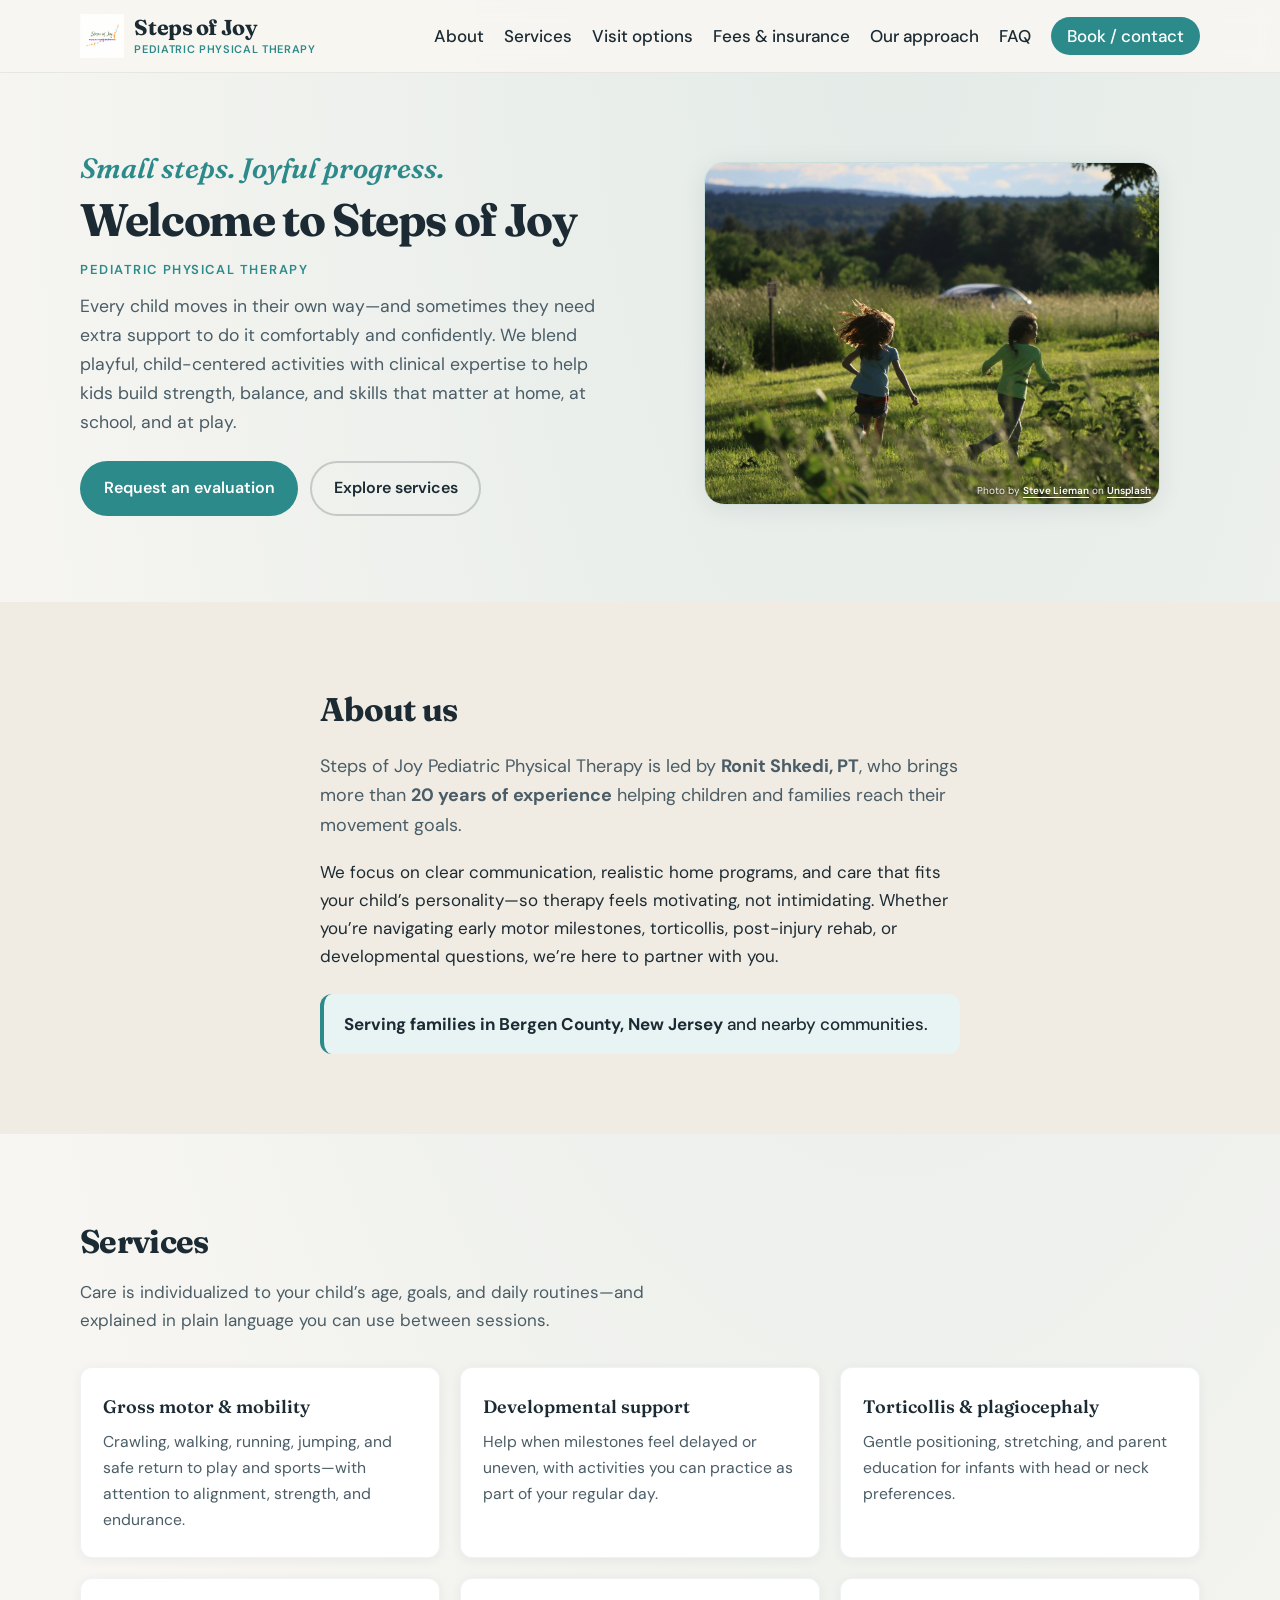
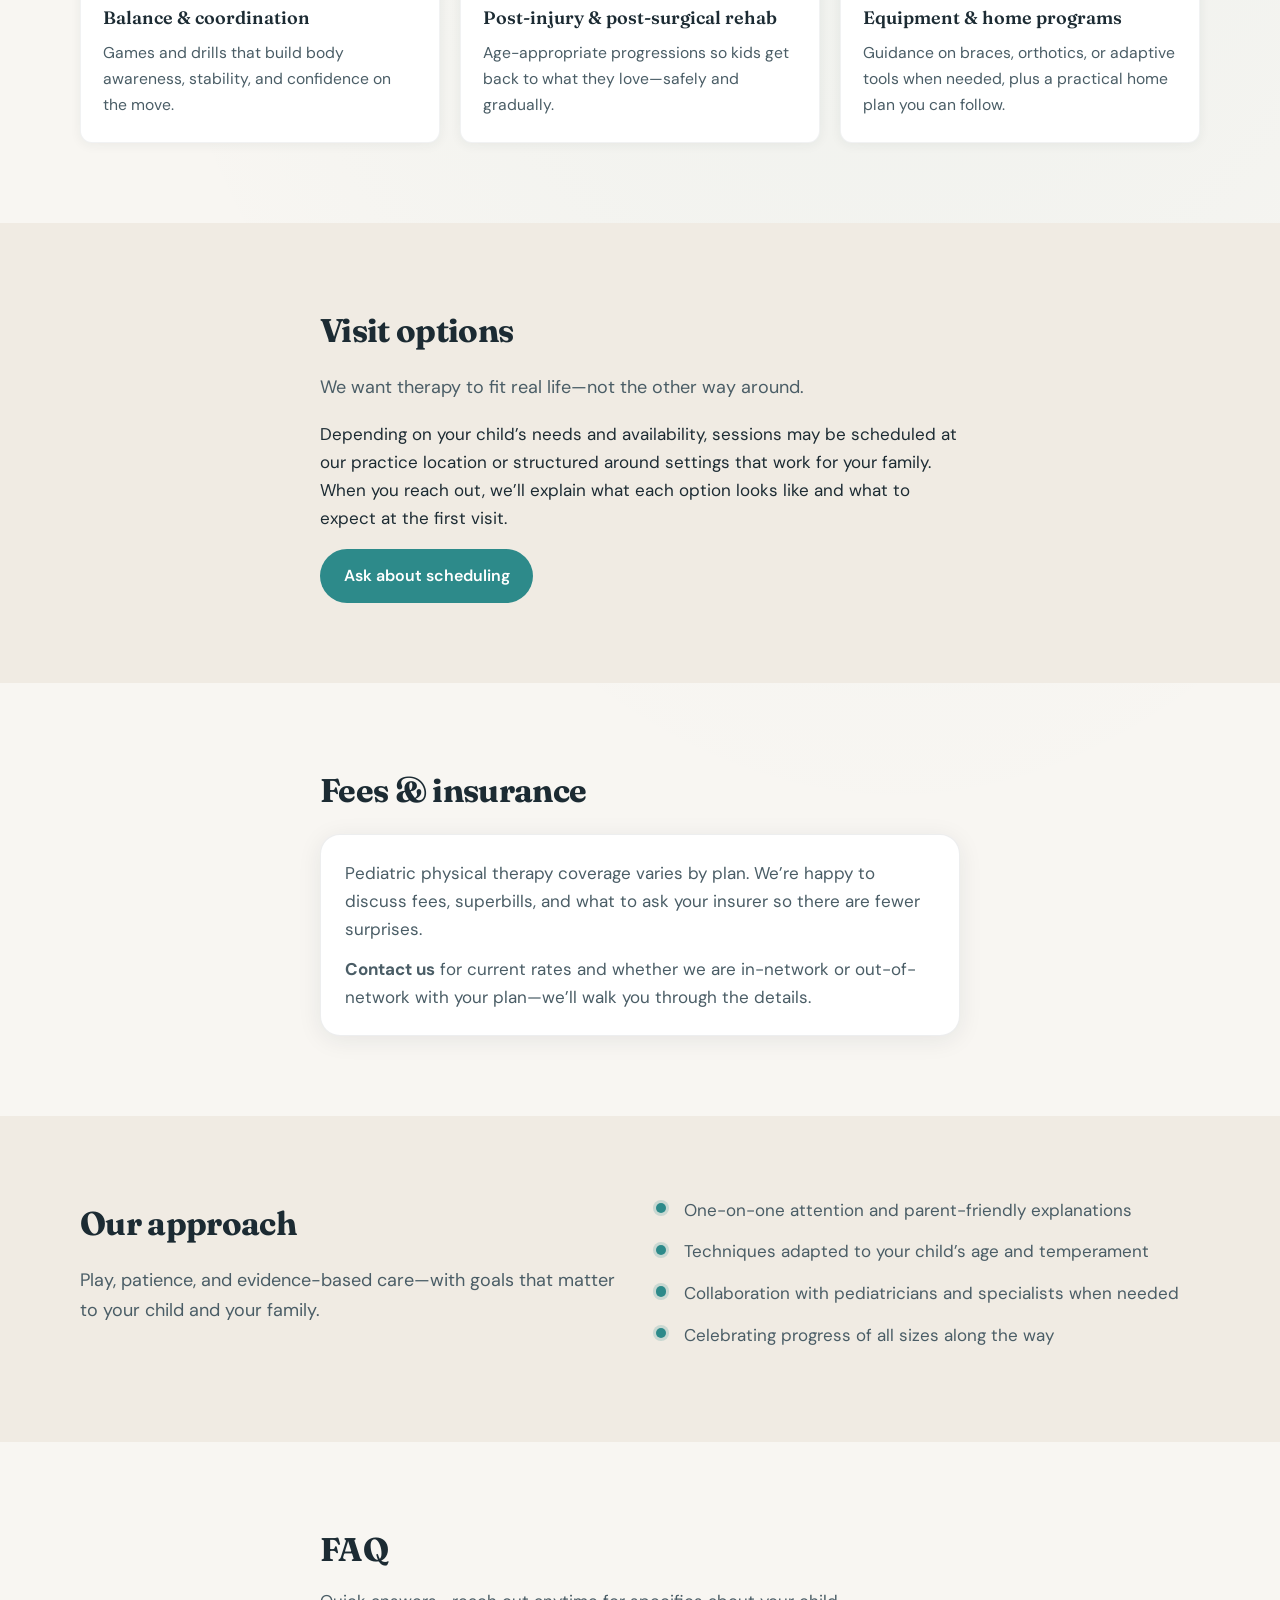
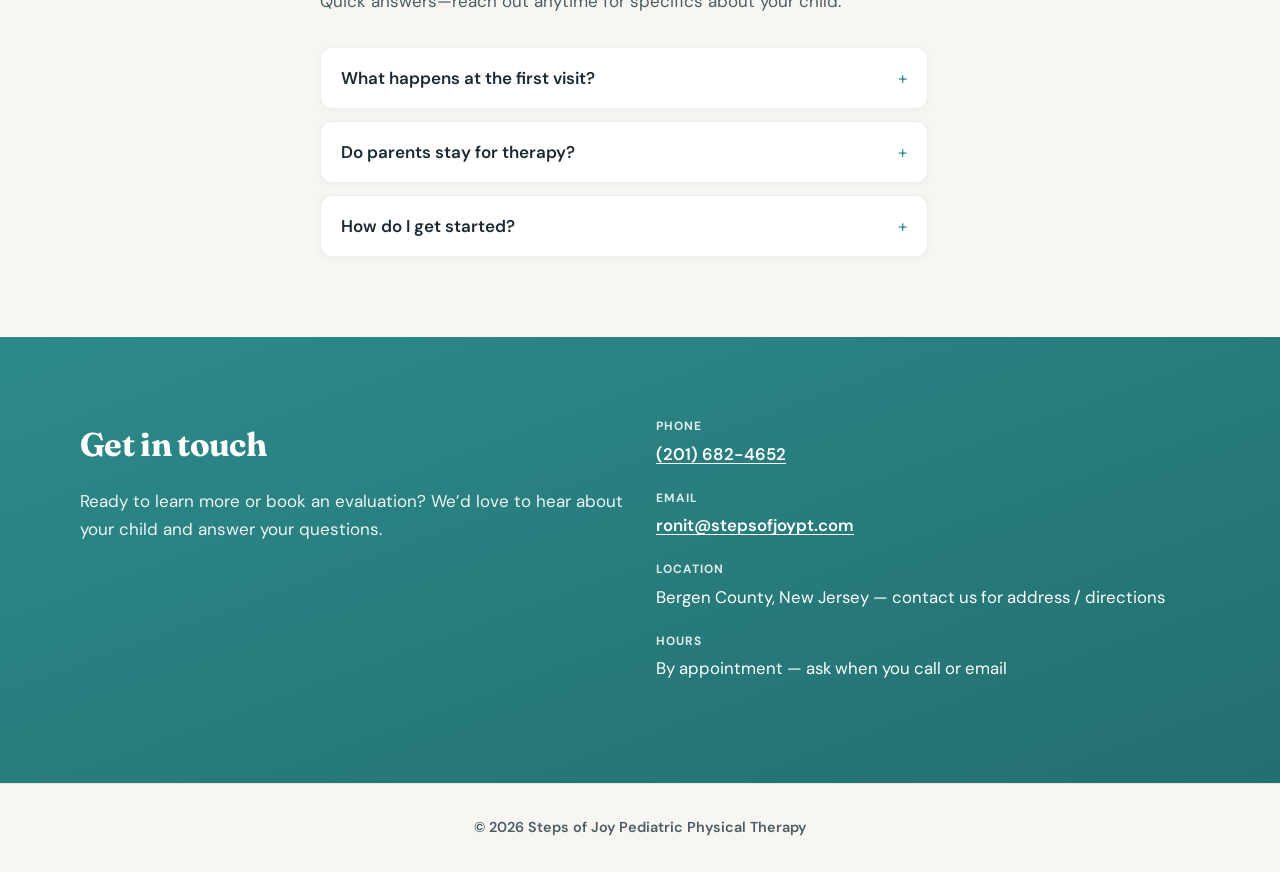
==== full-site.html @ 8124828f "Use Steps of Joy logo image in header (index + full-site) Made-with: Cursor" ====
<!DOCTYPE html>
<html lang="en">
  <head>
    <meta charset="utf-8" />
    <meta name="viewport" content="width=device-width, initial-scale=1" />
    <meta
      name="description"
      content="Steps of Joy Pediatric Physical Therapy — pediatric PT in Bergen County, NJ with Ronit Shkedi, PT. Play-based, family-centered care."
    />
    <title>Steps of Joy Pediatric Physical Therapy</title>
    <link rel="preconnect" href="https://fonts.googleapis.com" />
    <link rel="preconnect" href="https://fonts.gstatic.com" crossorigin />
    <link
      href="https://fonts.googleapis.com/css2?family=DM+Sans:ital,opsz,wght@0,9..40,400;0,9..40,500;0,9..40,600;0,9..40,700;1,9..40,400&family=Fraunces:ital,opsz,wght@0,9..144,600;0,9..144,700;1,9..144,600&display=swap"
      rel="stylesheet"
    />
    <link rel="stylesheet" href="full-site.css" />
  </head>
  <body>
    <a class="skip-link" href="#main">Skip to main content</a>

    <header class="site-header">
      <div class="container header-inner">
        <a class="logo" href="#top" aria-label="Steps of Joy — home">
          <img
            class="logo-img"
            src="images/Steps%20of%20Joy%20logo.jpg"
            width="2000"
            height="2000"
            alt=""
            decoding="async"
          />
          <span class="logo-text">
            <span class="logo-name">Steps of Joy</span>
            <span class="logo-sub">Pediatric Physical Therapy</span>
          </span>
        </a>
        <button
          type="button"
          class="nav-toggle"
          aria-expanded="false"
          aria-controls="site-nav"
          aria-label="Open menu"
        >
          <span class="nav-toggle-bar"></span>
          <span class="nav-toggle-bar"></span>
          <span class="nav-toggle-bar"></span>
        </button>
        <nav id="site-nav" class="site-nav" aria-label="Primary">
          <ul class="nav-list">
            <li><a href="#about">About</a></li>
            <li><a href="#services">Services</a></li>
            <li><a href="#visit">Visit options</a></li>
            <li><a href="#fees">Fees &amp; insurance</a></li>
            <li><a href="#approach">Our approach</a></li>
            <li><a href="#faq">FAQ</a></li>
            <li><a href="#contact" class="nav-cta">Book / contact</a></li>
          </ul>
        </nav>
      </div>
    </header>

    <main id="main">
      <section id="top" class="hero">
        <div class="container hero-grid">
          <div class="hero-copy">
            <p class="hero-kicker">Small steps. Joyful progress.</p>
            <h1 class="hero-title">Welcome to Steps of Joy</h1>
            <p class="eyebrow">Pediatric physical therapy</p>
            <p class="hero-lead">
              Every child moves in their own way—and sometimes they need extra
              support to do it comfortably and confidently. We blend
              playful, child-centered activities with clinical expertise to help
              kids build strength, balance, and skills that matter at home, at
              school, and at play.
            </p>
            <div class="hero-actions">
              <a class="btn btn-primary" href="#contact">Request an evaluation</a>
              <a class="btn btn-ghost" href="#services">Explore services</a>
            </div>
          </div>
          <figure class="hero-media">
            <img
              class="hero-media-img"
              src="images/header-kids.jpg"
              width="1600"
              height="1067"
              alt="Two children running together through a wide grassy field"
              decoding="async"
              fetchpriority="high"
            />
            <figcaption class="photo-credit">
              Photo by
              <a
                href="https://unsplash.com/@stevelieman?utm_source=stepsofjoypt&utm_medium=referral"
                target="_blank"
                rel="noopener noreferrer"
              >Steve Lieman</a>
              on
              <a
                href="https://unsplash.com/photos/two-children-running-in-a-grassy-field-kttcruaWgkw?utm_source=stepsofjoypt&utm_medium=referral"
                target="_blank"
                rel="noopener noreferrer"
              >Unsplash</a>
            </figcaption>
          </figure>
        </div>
      </section>

      <section id="about" class="section section-alt">
        <div class="container narrow">
          <h2 class="section-title">About us</h2>
          <p class="section-lead">
            Steps of Joy Pediatric Physical Therapy is led by
            <strong>Ronit Shkedi, PT</strong>, who brings more than
            <strong>20 years of experience</strong> helping children and
            families reach their movement goals.
          </p>
          <p>
            We focus on clear communication, realistic home programs, and care
            that fits your child’s personality—so therapy feels motivating, not
            intimidating. Whether you’re navigating early motor milestones,
            torticollis, post-injury rehab, or developmental questions, we’re
            here to partner with you.
          </p>
          <p class="area-callout">
            <strong>Serving families in Bergen County, New Jersey</strong> and
            nearby communities.
          </p>
        </div>
      </section>

      <section id="services" class="section">
        <div class="container">
          <h2 class="section-title">Services</h2>
          <p class="section-intro">
            Care is individualized to your child’s age, goals, and daily
            routines—and explained in plain language you can use between
            sessions.
          </p>
          <ul class="card-grid">
            <li class="card">
              <h3 class="card-title">Gross motor &amp; mobility</h3>
              <p>
                Crawling, walking, running, jumping, and safe return to play and
                sports—with attention to alignment, strength, and endurance.
              </p>
            </li>
            <li class="card">
              <h3 class="card-title">Developmental support</h3>
              <p>
                Help when milestones feel delayed or uneven, with activities
                you can practice as part of your regular day.
              </p>
            </li>
            <li class="card">
              <h3 class="card-title">Torticollis &amp; plagiocephaly</h3>
              <p>
                Gentle positioning, stretching, and parent education for
                infants with head or neck preferences.
              </p>
            </li>
            <li class="card">
              <h3 class="card-title">Balance &amp; coordination</h3>
              <p>
                Games and drills that build body awareness, stability, and
                confidence on the move.
              </p>
            </li>
            <li class="card">
              <h3 class="card-title">Post-injury &amp; post-surgical rehab</h3>
              <p>
                Age-appropriate progressions so kids get back to what they
                love—safely and gradually.
              </p>
            </li>
            <li class="card">
              <h3 class="card-title">Equipment &amp; home programs</h3>
              <p>
                Guidance on braces, orthotics, or adaptive tools when needed,
                plus a practical home plan you can follow.
              </p>
            </li>
          </ul>
        </div>
      </section>

      <section id="visit" class="section section-alt">
        <div class="container narrow">
          <h2 class="section-title">Visit options</h2>
          <p class="section-lead">
            We want therapy to fit real life—not the other way around.
          </p>
          <p>
            Depending on your child’s needs and availability, sessions may be
            scheduled at our practice location or structured around settings
            that work for your family. When you reach out, we’ll explain what
            each option looks like and what to expect at the first visit.
          </p>
          <p>
            <a class="btn btn-primary" href="#contact">Ask about scheduling</a>
          </p>
        </div>
      </section>

      <section id="fees" class="section">
        <div class="container narrow">
          <h2 class="section-title">Fees &amp; insurance</h2>
          <div class="fees-strip">
            <p>
              Pediatric physical therapy coverage varies by plan. We’re happy to
              discuss fees, superbills, and what to ask your insurer so there are
              fewer surprises.
            </p>
            <p>
              <strong>Contact us</strong> for current rates and whether we are
              in-network or out-of-network with your plan—we’ll walk you through
              the details.
            </p>
          </div>
        </div>
      </section>

      <section id="approach" class="section section-alt">
        <div class="container split">
          <div>
            <h2 class="section-title">Our approach</h2>
            <p class="section-lead">
              Play, patience, and evidence-based care—with goals that matter to
              your child and your family.
            </p>
          </div>
          <ul class="checklist">
            <li>One-on-one attention and parent-friendly explanations</li>
            <li>Techniques adapted to your child’s age and temperament</li>
            <li>Collaboration with pediatricians and specialists when needed</li>
            <li>Celebrating progress of all sizes along the way</li>
          </ul>
        </div>
      </section>

      <section id="faq" class="section">
        <div class="container narrow">
          <h2 class="section-title">FAQ</h2>
          <p class="section-intro">
            Quick answers—reach out anytime for specifics about your child.
          </p>
          <div class="faq-list">
            <details class="faq-item">
              <summary>What happens at the first visit?</summary>
              <p class="faq-body">
                We review your concerns and your child’s history, observe
                movement and play, and outline a practical plan. You’ll leave
                with a clearer picture of goals and next steps.
              </p>
            </details>
            <details class="faq-item">
              <summary>Do parents stay for therapy?</summary>
              <p class="faq-body">
                Yes. Caregiver involvement is welcome—we’ll show you how to
                support skills at home in ways that fit your routine.
              </p>
            </details>
            <details class="faq-item">
              <summary>How do I get started?</summary>
              <p class="faq-body">
                Call or email and we’ll discuss scheduling, paperwork, and any
                physician referral your plan may require.
              </p>
            </details>
          </div>
        </div>
      </section>

      <section id="contact" class="section section-cta">
        <div class="container contact-box">
          <div class="contact-copy">
            <h2 class="section-title">Get in touch</h2>
            <p>
              Ready to learn more or book an evaluation? We’d love to hear
              about your child and answer your questions.
            </p>
          </div>
          <dl class="contact-details">
            <div>
              <dt>Phone</dt>
              <dd><a href="tel:+12016824652">(201) 682-4652</a></dd>
            </div>
            <div>
              <dt>Email</dt>
              <dd>
                <a href="mailto:ronit@stepsofjoypt.com">ronit@stepsofjoypt.com</a>
              </dd>
            </div>
            <div>
              <dt>Location</dt>
              <dd>Bergen County, New Jersey — contact us for address / directions</dd>
            </div>
            <div>
              <dt>Hours</dt>
              <dd>By appointment — ask when you call or email</dd>
            </div>
          </dl>
        </div>
      </section>
    </main>

    <footer class="site-footer">
      <div class="container footer-inner">
        <p class="footer-brand">
          © <span id="year"></span> Steps of Joy Pediatric Physical Therapy
        </p>
      </div>
    </footer>

    <script src="full-site.js" defer></script>
  </body>
</html>
---- full-site.css ----
/* Steps of Joy — full marketing site */
:root {
  --color-bg: #f8f6f2;
  --color-bg-alt: #f0ebe3;
  --color-surface: #ffffff;
  --color-ink: #1c2b33;
  --color-ink-muted: #4a5d66;
  --color-accent: #2d8a8a;
  --color-accent-hover: #247070;
  --color-accent-soft: #e8f4f4;
  --font-sans: "DM Sans", system-ui, sans-serif;
  --font-display: "Fraunces", Georgia, serif;
  --shadow-soft: 0 4px 24px rgba(28, 43, 51, 0.08);
  --radius: 12px;
  --radius-lg: 20px;
  --header-h: 72px;
  --space: clamp(1rem, 3vw, 2rem);
  --max-readable: 40rem;
  --max-width: 70rem;
}

*,
*::before,
*::after {
  box-sizing: border-box;
}

html {
  scroll-behavior: smooth;
}

@media (prefers-reduced-motion: reduce) {
  html {
    scroll-behavior: auto;
  }
}

body {
  margin: 0;
  font-family: var(--font-sans);
  font-size: 1.0625rem;
  line-height: 1.65;
  color: var(--color-ink);
  background:
    radial-gradient(ellipse 80% 60% at 70% 0%, rgba(45, 138, 138, 0.1), transparent),
    var(--color-bg);
}

img {
  max-width: 100%;
  height: auto;
  display: block;
}

a {
  color: var(--color-accent);
  text-decoration-thickness: 1px;
  text-underline-offset: 3px;
}

a:hover {
  color: var(--color-accent-hover);
}

.skip-link {
  position: absolute;
  left: -9999px;
  top: 0;
  z-index: 100;
  padding: 0.75rem 1rem;
  background: var(--color-ink);
  color: var(--color-bg);
  font-weight: 600;
}

.skip-link:focus {
  left: 1rem;
  top: 1rem;
}

.container {
  width: min(var(--max-width), 100% - 2 * var(--space));
  margin-inline: auto;
}

.container.narrow {
  max-width: var(--max-readable);
}

/* —— Header —— */
.site-header {
  position: sticky;
  top: 0;
  z-index: 50;
  background: rgba(248, 246, 242, 0.94);
  backdrop-filter: blur(12px);
  border-bottom: 1px solid rgba(28, 43, 51, 0.08);
}

.site-header .header-inner {
  display: flex;
  align-items: center;
  justify-content: space-between;
  min-height: var(--header-h);
  gap: 1rem;
}

.site-header .logo {
  display: flex;
  align-items: center;
  gap: 0.65rem;
  text-decoration: none;
  color: inherit;
  text-align: left;
}

.site-header .logo-img {
  flex-shrink: 0;
  height: 2.75rem;
  width: auto;
  max-height: 2.75rem;
  max-width: min(38vw, 9.5rem);
  object-fit: contain;
  object-position: center left;
  display: block;
}

.site-header .logo-text {
  display: flex;
  flex-direction: column;
  gap: 0.15rem;
  line-height: 1.15;
  min-width: 0;
}

.site-header .logo-text::after {
  display: none;
}

.site-header .logo-name {
  font-family: var(--font-display);
  font-weight: 700;
  font-size: clamp(1.05rem, 2.2vw, 1.35rem);
  letter-spacing: -0.02em;
}

.site-header .logo-sub {
  font-size: 0.6875rem;
  font-weight: 600;
  letter-spacing: 0.06em;
  text-transform: uppercase;
  color: var(--color-accent);
}

.nav-toggle {
  display: none;
  flex-direction: column;
  justify-content: center;
  gap: 5px;
  width: 44px;
  height: 44px;
  padding: 0;
  border: none;
  background: transparent;
  cursor: pointer;
}

.nav-toggle-bar {
  display: block;
  height: 2px;
  width: 24px;
  background: var(--color-ink);
  border-radius: 1px;
}

.site-header.nav-open .nav-toggle-bar:nth-child(1) {
  transform: translateY(7px) rotate(45deg);
}

.site-header.nav-open .nav-toggle-bar:nth-child(2) {
  opacity: 0;
}

.site-header.nav-open .nav-toggle-bar:nth-child(3) {
  transform: translateY(-7px) rotate(-45deg);
}

.nav-toggle-bar {
  transition: transform 0.2s ease, opacity 0.2s ease;
}

.nav-list {
  display: flex;
  flex-wrap: wrap;
  align-items: center;
  gap: 0.25rem 1.25rem;
  list-style: none;
  margin: 0;
  padding: 0;
}

.site-nav a {
  text-decoration: none;
  font-weight: 500;
  color: var(--color-ink);
  padding: 0.35rem 0;
}

.site-nav a:hover {
  color: var(--color-accent);
}

.nav-cta {
  background: var(--color-accent);
  color: #fff !important;
  padding: 0.5rem 1rem !important;
  border-radius: 999px;
}

.nav-cta:hover {
  background: var(--color-accent-hover);
  color: #fff !important;
}

@media (max-width: 768px) {
  .nav-toggle {
    display: flex;
  }

  .site-nav {
    position: fixed;
    inset: 0;
    top: var(--header-h);
    background: var(--color-bg);
    padding: 1.5rem var(--space);
    transform: translateX(100%);
    transition: transform 0.25s ease;
    overflow-y: auto;
  }

  .site-nav.is-open {
    transform: translateX(0);
  }

  .nav-list {
    flex-direction: column;
    align-items: flex-start;
    gap: 0.5rem;
  }

  .nav-list a {
    font-size: 1.125rem;
  }
}

/* —— Hero —— */
.hero {
  padding: clamp(2.5rem, 6vw, 4.5rem) 0 clamp(3rem, 8vw, 5rem);
}

.hero-grid {
  display: grid;
  gap: 2.5rem;
  align-items: center;
}

@media (min-width: 900px) {
  .hero-grid {
    grid-template-columns: 1fr 1fr;
    gap: 3rem;
  }
}

.hero-kicker {
  font-family: var(--font-display);
  font-size: clamp(1.35rem, 3vw, 1.75rem);
  font-weight: 600;
  font-style: italic;
  color: var(--color-accent);
  margin: 0 0 0.5rem;
  line-height: 1.25;
}

.eyebrow {
  font-size: 0.8125rem;
  font-weight: 600;
  letter-spacing: 0.12em;
  text-transform: uppercase;
  color: var(--color-accent);
  margin: 0 0 0.75rem;
}

.hero-title {
  font-family: var(--font-display);
  font-size: clamp(2rem, 4.5vw, 2.85rem);
  font-weight: 700;
  line-height: 1.12;
  letter-spacing: -0.03em;
  margin: 0 0 0.85rem;
}

.hero-lead {
  font-size: 1.1rem;
  color: var(--color-ink-muted);
  margin: 0 0 1.5rem;
  max-width: 38rem;
}

.hero-actions {
  display: flex;
  flex-wrap: wrap;
  gap: 0.75rem;
}

.btn {
  display: inline-flex;
  align-items: center;
  justify-content: center;
  padding: 0.75rem 1.35rem;
  font-family: inherit;
  font-size: 1rem;
  font-weight: 600;
  border-radius: 999px;
  text-decoration: none;
  border: 2px solid transparent;
  cursor: pointer;
  transition: background 0.2s, color 0.2s, border-color 0.2s;
}

.btn-primary {
  background: var(--color-accent);
  color: #fff;
}

.btn-primary:hover {
  background: var(--color-accent-hover);
  color: #fff;
}

.btn-ghost {
  background: transparent;
  color: var(--color-ink);
  border-color: rgba(28, 43, 51, 0.2);
}

.btn-ghost:hover {
  border-color: var(--color-accent);
  color: var(--color-accent);
}

.hero-media {
  position: relative;
  border-radius: var(--radius-lg);
  overflow: hidden;
  box-shadow: var(--shadow-soft);
  border: 1px solid rgba(45, 138, 138, 0.15);
}

.hero-media-img {
  width: 100%;
  aspect-ratio: 4 / 3;
  object-fit: cover;
  object-position: center 58%;
}

.hero-media .photo-credit {
  position: absolute;
  right: 0.5rem;
  bottom: 0.35rem;
  margin: 0;
  font-size: 0.625rem;
  color: rgba(255, 255, 255, 0.92);
  text-shadow: 0 1px 2px rgba(0, 0, 0, 0.5);
  line-height: 1.35;
}

.hero-media .photo-credit a {
  color: #fff;
  font-weight: 600;
}

.hero-media .photo-credit a:hover {
  color: #e0f7f7;
}

/* —— Sections —— */
.section {
  padding: clamp(3rem, 7vw, 5rem) 0;
}

.section-alt {
  background: var(--color-bg-alt);
}

.section-title {
  font-family: var(--font-display);
  font-size: clamp(1.65rem, 3vw, 2.05rem);
  font-weight: 700;
  margin: 0 0 1rem;
  letter-spacing: -0.02em;
}

.section-lead {
  font-size: 1.125rem;
  color: var(--color-ink-muted);
  margin: 0 0 1rem;
}

.section-intro {
  max-width: 40rem;
  color: var(--color-ink-muted);
  margin: -0.35rem 0 2rem;
}

.narrow p:last-child {
  margin-bottom: 0;
}

.area-callout {
  margin-top: 1.5rem;
  padding: 1rem 1.25rem;
  border-radius: var(--radius);
  background: var(--color-accent-soft);
  border-left: 4px solid var(--color-accent);
  font-weight: 500;
}

/* Cards */
.card-grid {
  display: grid;
  gap: 1.25rem;
  list-style: none;
  margin: 0;
  padding: 0;
}

@media (min-width: 600px) {
  .card-grid {
    grid-template-columns: repeat(2, 1fr);
  }
}

@media (min-width: 900px) {
  .card-grid {
    grid-template-columns: repeat(3, 1fr);
  }
}

.card {
  background: var(--color-surface);
  border-radius: var(--radius);
  padding: 1.5rem 1.35rem;
  box-shadow: 0 2px 12px rgba(28, 43, 51, 0.06);
  border: 1px solid rgba(28, 43, 51, 0.06);
}

.card-title {
  font-family: var(--font-display);
  font-size: 1.125rem;
  font-weight: 600;
  margin: 0 0 0.5rem;
}

.card p {
  margin: 0;
  font-size: 0.98rem;
  color: var(--color-ink-muted);
}

.split {
  display: grid;
  gap: 2rem;
}

@media (min-width: 768px) {
  .split {
    grid-template-columns: 1fr 1fr;
    align-items: start;
  }
}

.checklist {
  margin: 0;
  padding: 0;
  list-style: none;
}

.checklist li {
  position: relative;
  padding-left: 1.75rem;
  margin-bottom: 0.85rem;
  color: var(--color-ink-muted);
}

.checklist li::before {
  content: "";
  position: absolute;
  left: 0;
  top: 0.45rem;
  width: 0.65rem;
  height: 0.65rem;
  border-radius: 50%;
  background: var(--color-accent);
  box-shadow: 0 0 0 3px rgba(45, 138, 138, 0.2);
}

/* Fees strip */
.fees-strip {
  max-width: var(--max-readable);
  padding: 1.5rem 1.5rem;
  border-radius: var(--radius-lg);
  background: var(--color-surface);
  border: 1px solid rgba(28, 43, 51, 0.08);
  box-shadow: var(--shadow-soft);
}

.fees-strip p {
  margin: 0 0 0.75rem;
  color: var(--color-ink-muted);
}

.fees-strip p:last-child {
  margin-bottom: 0;
}

/* FAQ */
.faq-list {
  max-width: 38rem;
  margin: 0;
  display: flex;
  flex-direction: column;
  gap: 0.75rem;
}

.faq-item {
  border-radius: var(--radius);
  background: var(--color-surface);
  border: 1px solid rgba(28, 43, 51, 0.08);
  overflow: hidden;
  box-shadow: 0 1px 8px rgba(28, 43, 51, 0.04);
}

.faq-item summary {
  padding: 1rem 1.25rem;
  font-weight: 600;
  cursor: pointer;
  list-style: none;
}

.faq-item summary::-webkit-details-marker {
  display: none;
}

.faq-item summary::after {
  content: "+";
  float: right;
  font-weight: 400;
  color: var(--color-accent);
}

.faq-item[open] summary::after {
  content: "−";
}

.faq-body {
  padding: 0 1.25rem 1.15rem;
  margin: 0;
  color: var(--color-ink-muted);
  font-size: 1rem;
  line-height: 1.6;
}

/* Contact CTA */
.section-cta {
  background: linear-gradient(160deg, var(--color-accent) 0%, #236f6f 100%);
  color: #fff;
}

.section-cta .section-title {
  color: #fff;
}

.section-cta .contact-copy p {
  color: rgba(255, 255, 255, 0.92);
  margin: 0 0 0.5rem;
}

.section-cta a {
  color: #fff;
  font-weight: 600;
}

.section-cta a:hover {
  color: #e0f7f7;
}

.contact-box {
  display: grid;
  gap: 2rem;
}

@media (min-width: 768px) {
  .contact-box {
    grid-template-columns: 1fr 1fr;
    align-items: start;
  }
}

.contact-details {
  margin: 0;
}

.contact-details > div {
  margin-bottom: 1.25rem;
}

.contact-details dt {
  font-size: 0.75rem;
  font-weight: 700;
  letter-spacing: 0.08em;
  text-transform: uppercase;
  opacity: 0.85;
  margin-bottom: 0.25rem;
}

.contact-details dd {
  margin: 0;
  font-size: 1.05rem;
}

/* Footer */
.site-footer {
  padding: 2rem 0;
  border-top: 1px solid rgba(28, 43, 51, 0.08);
  background: var(--color-bg);
}

.footer-inner {
  text-align: center;
}

.footer-brand {
  margin: 0;
  font-weight: 600;
  font-size: 0.9rem;
  color: var(--color-ink-muted);
}
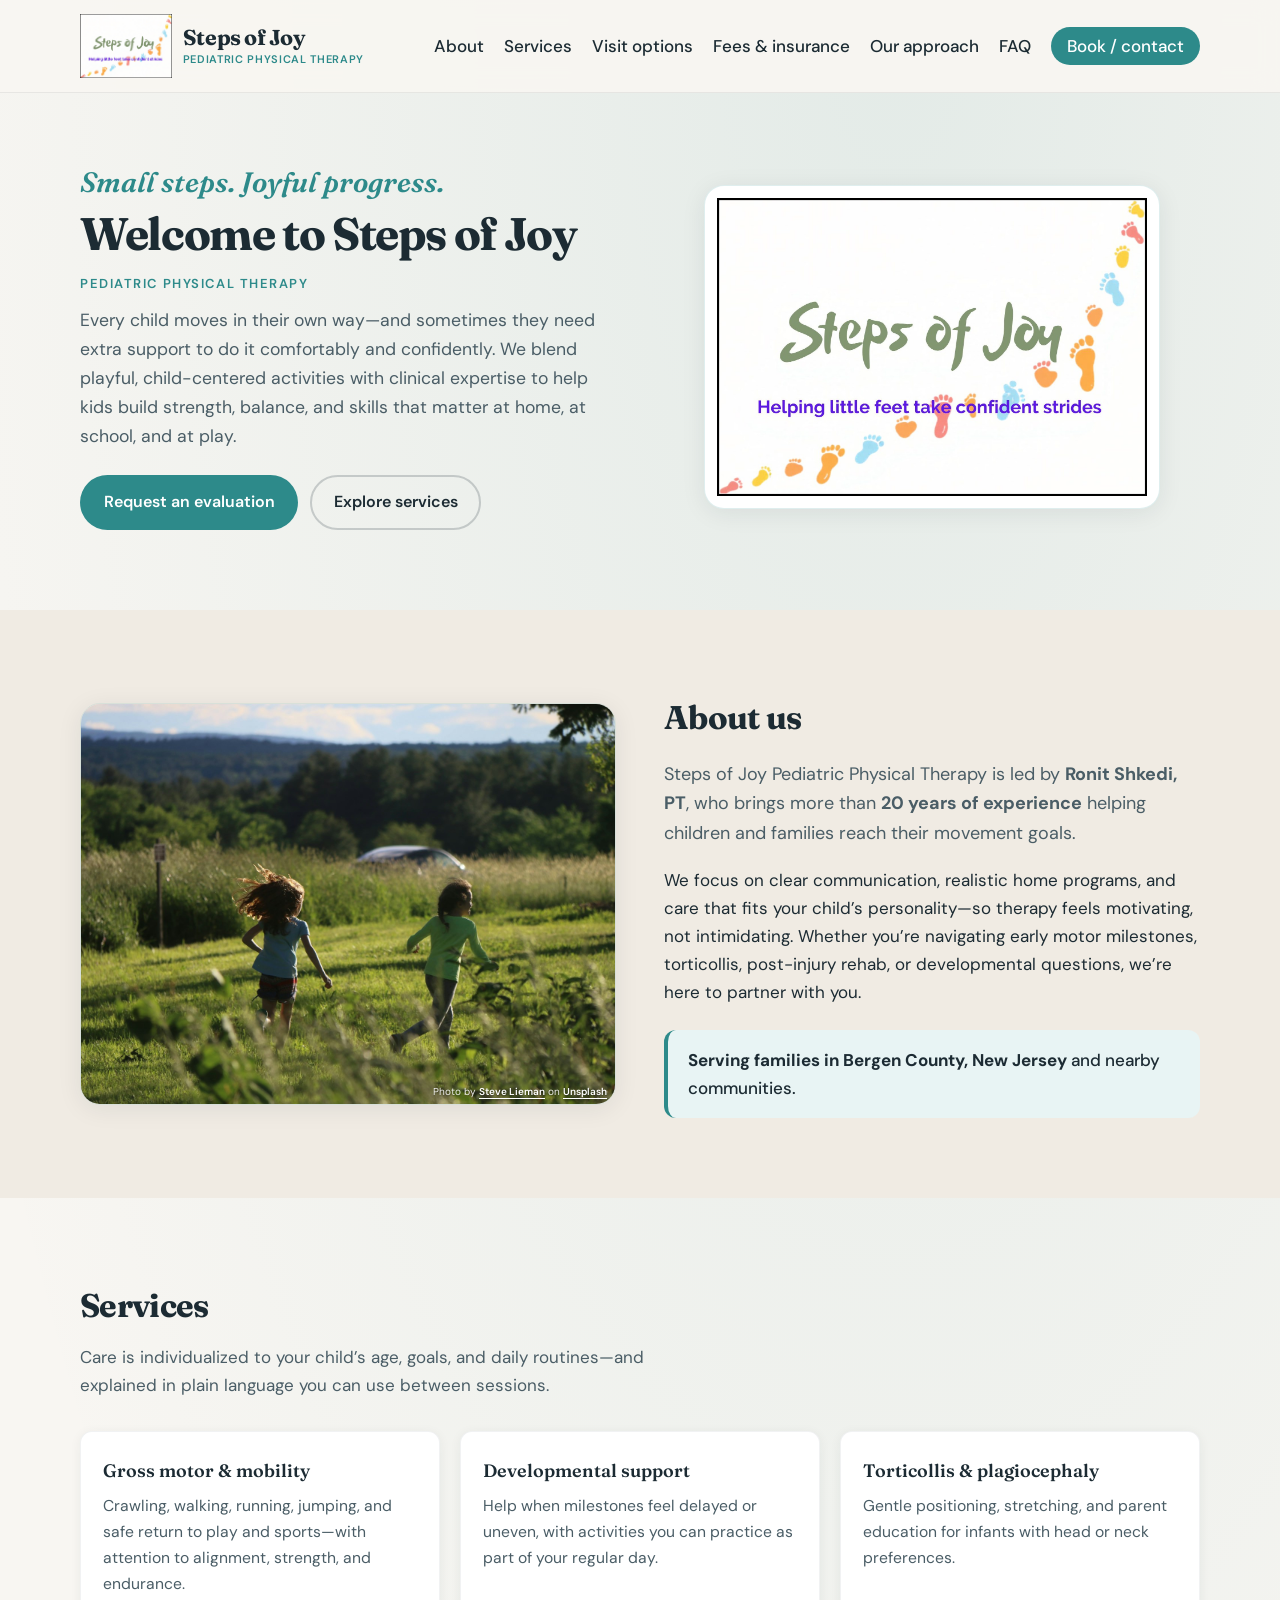
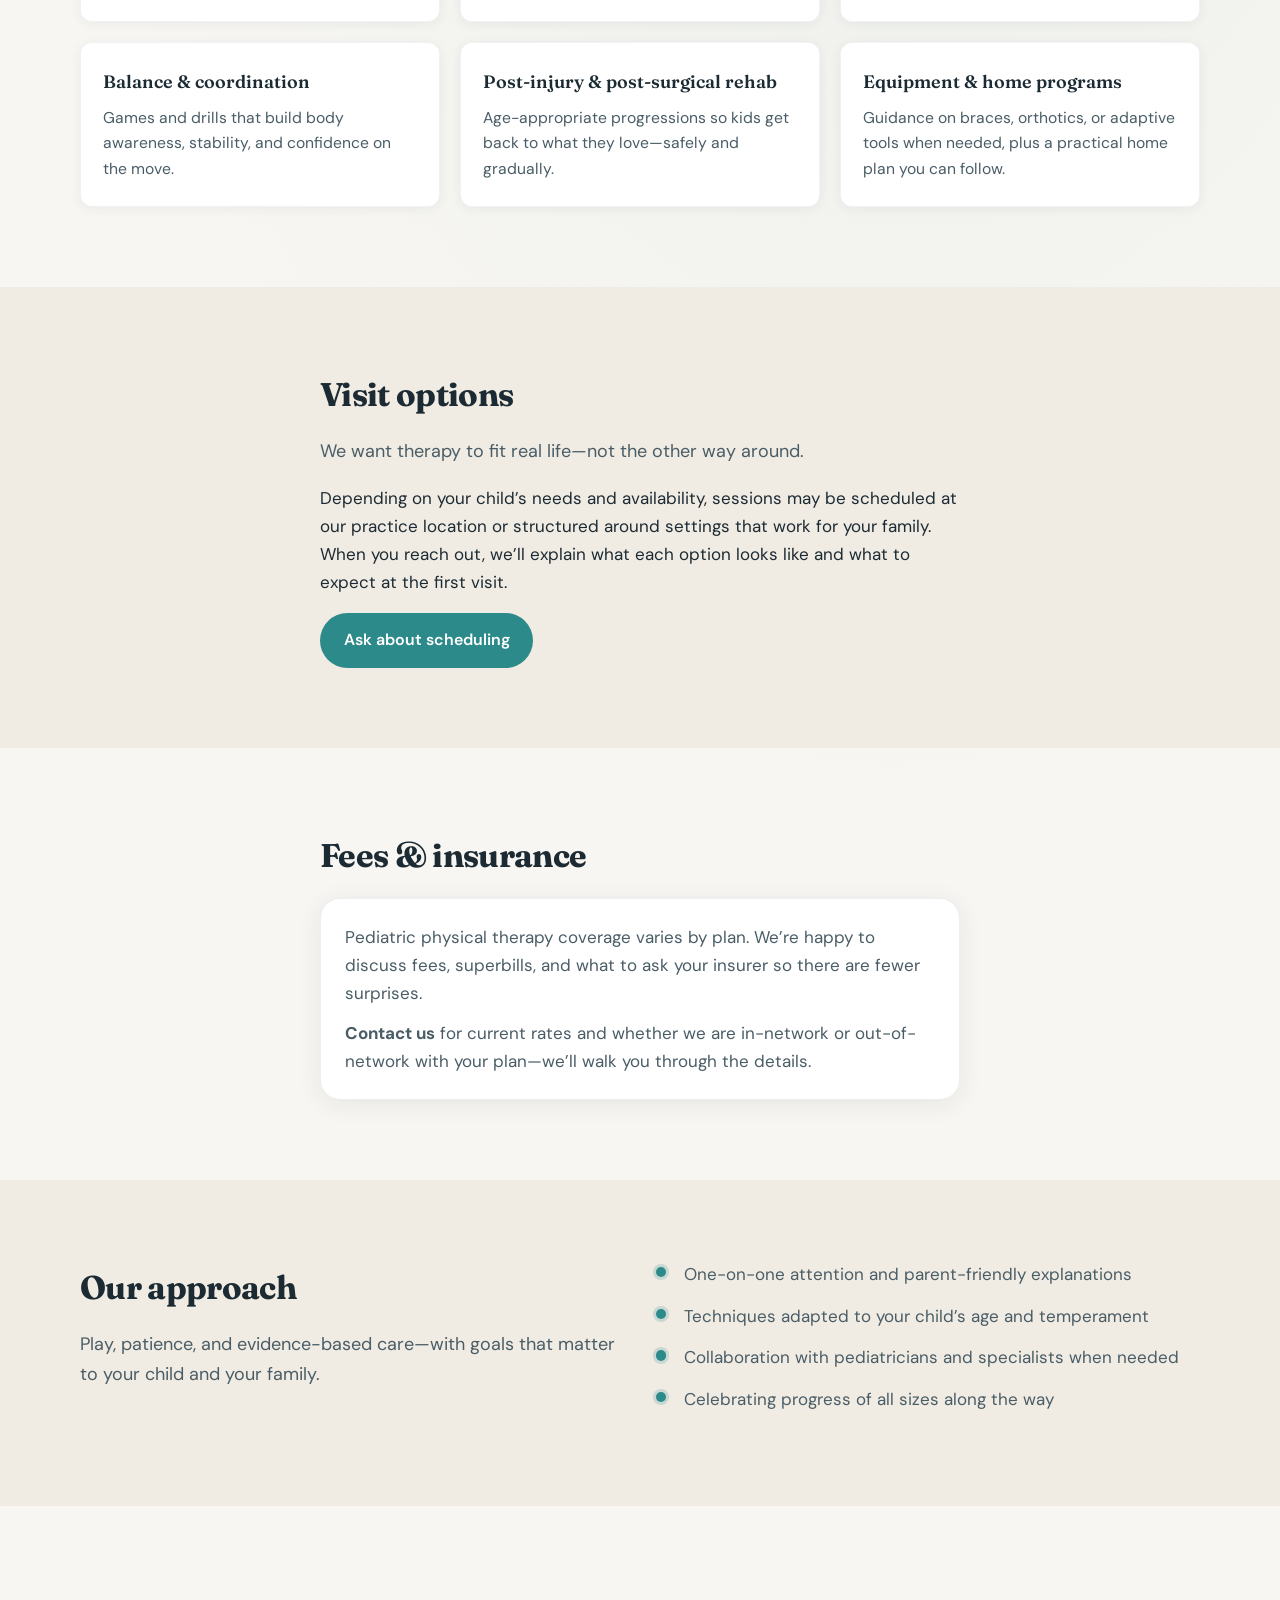
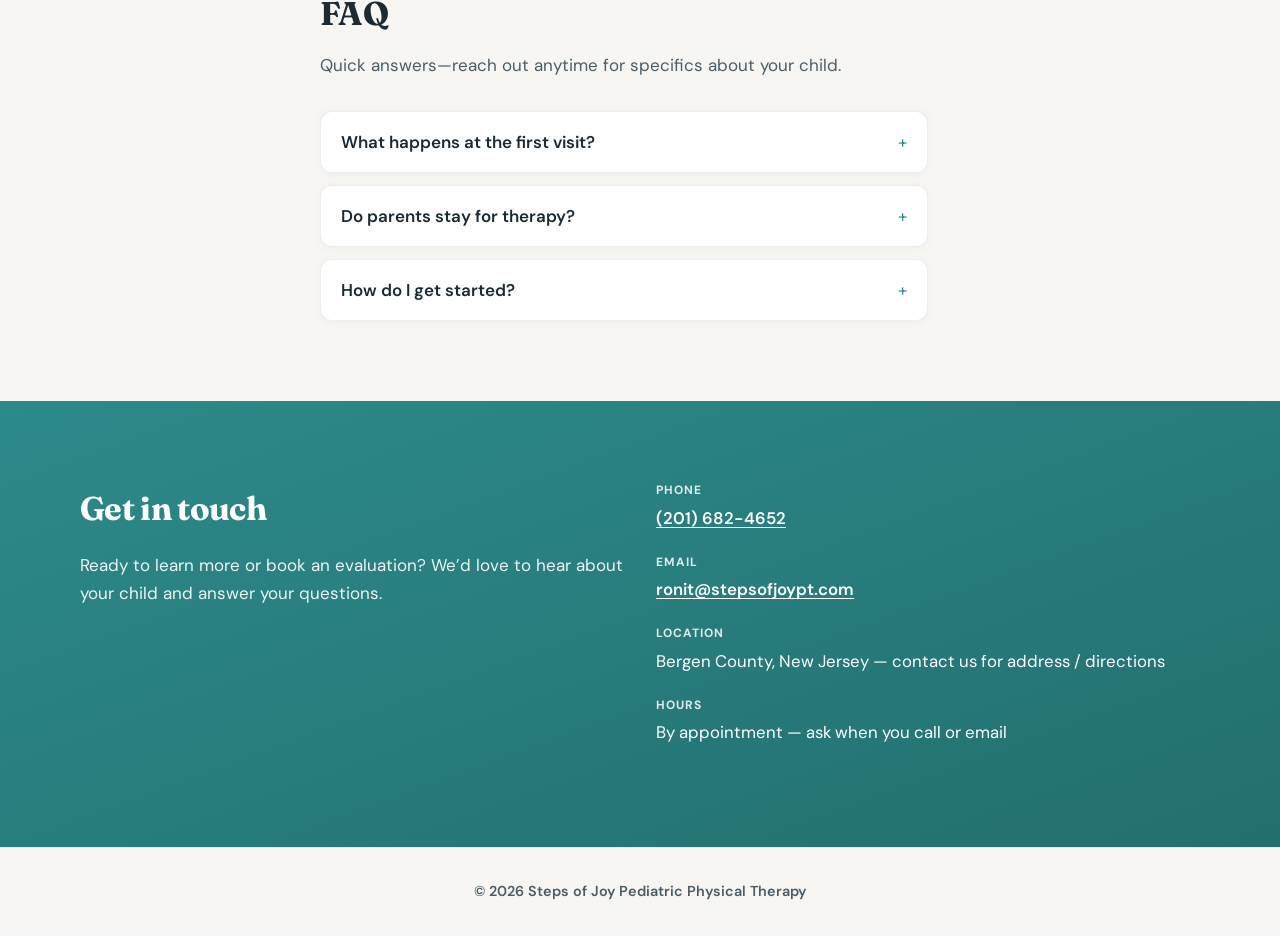
==== commit 325b12d7: "Crop logo whitespace and enlarge hero logo Made-with: Cursor" ====
--- a/full-site.html
+++ b/full-site.html
@@ -24,9 +24,9 @@
         <a class="logo" href="#top" aria-label="Steps of Joy — home">
           <img
             class="logo-img"
-            src="images/Steps%20of%20Joy%20logo.jpg"
-            width="2000"
-            height="2000"
+            src="images/steps-of-joy-logo-cropped.jpg"
+            width="1506"
+            height="1043"
             alt=""
             decoding="async"
           />
@@ -79,15 +79,31 @@
               <a class="btn btn-ghost" href="#services">Explore services</a>
             </div>
           </div>
-          <figure class="hero-media">
+          <figure class="hero-media hero-media--logo">
             <img
-              class="hero-media-img"
+              class="hero-logo-img"
+              src="images/steps-of-joy-logo-cropped.jpg"
+              width="1506"
+              height="1043"
+              alt="Steps of Joy Pediatric Physical Therapy logo"
+              decoding="async"
+              fetchpriority="high"
+            />
+          </figure>
+        </div>
+      </section>
+
+      <section id="about" class="section section-alt">
+        <div class="container about-grid">
+          <figure class="about-media">
+            <img
+              class="about-media-img"
               src="images/header-kids.jpg"
               width="1600"
               height="1067"
               alt="Two children running together through a wide grassy field"
               decoding="async"
-              fetchpriority="high"
+              loading="lazy"
             />
             <figcaption class="photo-credit">
               Photo by
@@ -104,29 +120,26 @@
               >Unsplash</a>
             </figcaption>
           </figure>
-        </div>
-      </section>
-
-      <section id="about" class="section section-alt">
-        <div class="container narrow">
-          <h2 class="section-title">About us</h2>
-          <p class="section-lead">
-            Steps of Joy Pediatric Physical Therapy is led by
-            <strong>Ronit Shkedi, PT</strong>, who brings more than
-            <strong>20 years of experience</strong> helping children and
-            families reach their movement goals.
-          </p>
-          <p>
-            We focus on clear communication, realistic home programs, and care
-            that fits your child’s personality—so therapy feels motivating, not
-            intimidating. Whether you’re navigating early motor milestones,
-            torticollis, post-injury rehab, or developmental questions, we’re
-            here to partner with you.
-          </p>
-          <p class="area-callout">
-            <strong>Serving families in Bergen County, New Jersey</strong> and
-            nearby communities.
-          </p>
+          <div class="about-copy">
+            <h2 class="section-title">About us</h2>
+            <p class="section-lead">
+              Steps of Joy Pediatric Physical Therapy is led by
+              <strong>Ronit Shkedi, PT</strong>, who brings more than
+              <strong>20 years of experience</strong> helping children and
+              families reach their movement goals.
+            </p>
+            <p>
+              We focus on clear communication, realistic home programs, and care
+              that fits your child’s personality—so therapy feels motivating, not
+              intimidating. Whether you’re navigating early motor milestones,
+              torticollis, post-injury rehab, or developmental questions, we’re
+              here to partner with you.
+            </p>
+            <p class="area-callout">
+              <strong>Serving families in Bergen County, New Jersey</strong> and
+              nearby communities.
+            </p>
+          </div>
         </div>
       </section>
 
--- a/full-site.css
+++ b/full-site.css
@@ -13,7 +13,7 @@
   --shadow-soft: 0 4px 24px rgba(28, 43, 51, 0.08);
   --radius: 12px;
   --radius-lg: 20px;
-  --header-h: 72px;
+  --header-h: 92px;
   --space: clamp(1rem, 3vw, 2rem);
   --max-readable: 40rem;
   --max-width: 70rem;
@@ -116,10 +116,10 @@
 
 .site-header .logo-img {
   flex-shrink: 0;
-  height: 2.75rem;
+  height: 4rem;
   width: auto;
-  max-height: 2.75rem;
-  max-width: min(38vw, 9.5rem);
+  max-height: 4rem;
+  max-width: min(48vw, 16rem);
   object-fit: contain;
   object-position: center left;
   display: block;
@@ -383,6 +383,22 @@
   color: #e0f7f7;
 }
 
+.hero-media--logo {
+  background: var(--color-surface);
+  display: flex;
+  align-items: center;
+  justify-content: center;
+}
+
+.hero-media--logo .hero-logo-img {
+  width: 100%;
+  max-width: min(100%, 30rem);
+  height: auto;
+  object-fit: contain;
+  padding: clamp(0.25rem, 1.5vw, 0.75rem);
+  display: block;
+}
+
 /* —— Sections —— */
 .section {
   padding: clamp(3rem, 7vw, 5rem) 0;
@@ -423,6 +439,64 @@
   background: var(--color-accent-soft);
   border-left: 4px solid var(--color-accent);
   font-weight: 500;
+}
+
+.about-grid {
+  display: grid;
+  gap: 2rem 2.5rem;
+  align-items: center;
+}
+
+@media (min-width: 900px) {
+  .about-grid {
+    grid-template-columns: 1fr 1fr;
+    gap: 2.5rem 3rem;
+  }
+}
+
+.about-media {
+  position: relative;
+  margin: 0;
+  border-radius: var(--radius-lg);
+  overflow: hidden;
+  box-shadow: var(--shadow-soft);
+  border: 1px solid rgba(45, 138, 138, 0.12);
+}
+
+.about-media-img {
+  width: 100%;
+  aspect-ratio: 4 / 3;
+  object-fit: cover;
+  object-position: center 58%;
+  display: block;
+}
+
+.about-media .photo-credit {
+  position: absolute;
+  right: 0.5rem;
+  bottom: 0.35rem;
+  margin: 0;
+  font-size: 0.625rem;
+  color: rgba(255, 255, 255, 0.92);
+  text-shadow: 0 1px 2px rgba(0, 0, 0, 0.5);
+  line-height: 1.35;
+}
+
+.about-media .photo-credit a {
+  color: #fff;
+  font-weight: 600;
+}
+
+.about-media .photo-credit a:hover {
+  color: #e0f7f7;
+}
+
+.about-copy {
+  max-width: 38rem;
+}
+
+.about-copy .area-callout {
+  margin-bottom: 0;
 }
 
 /* Cards */
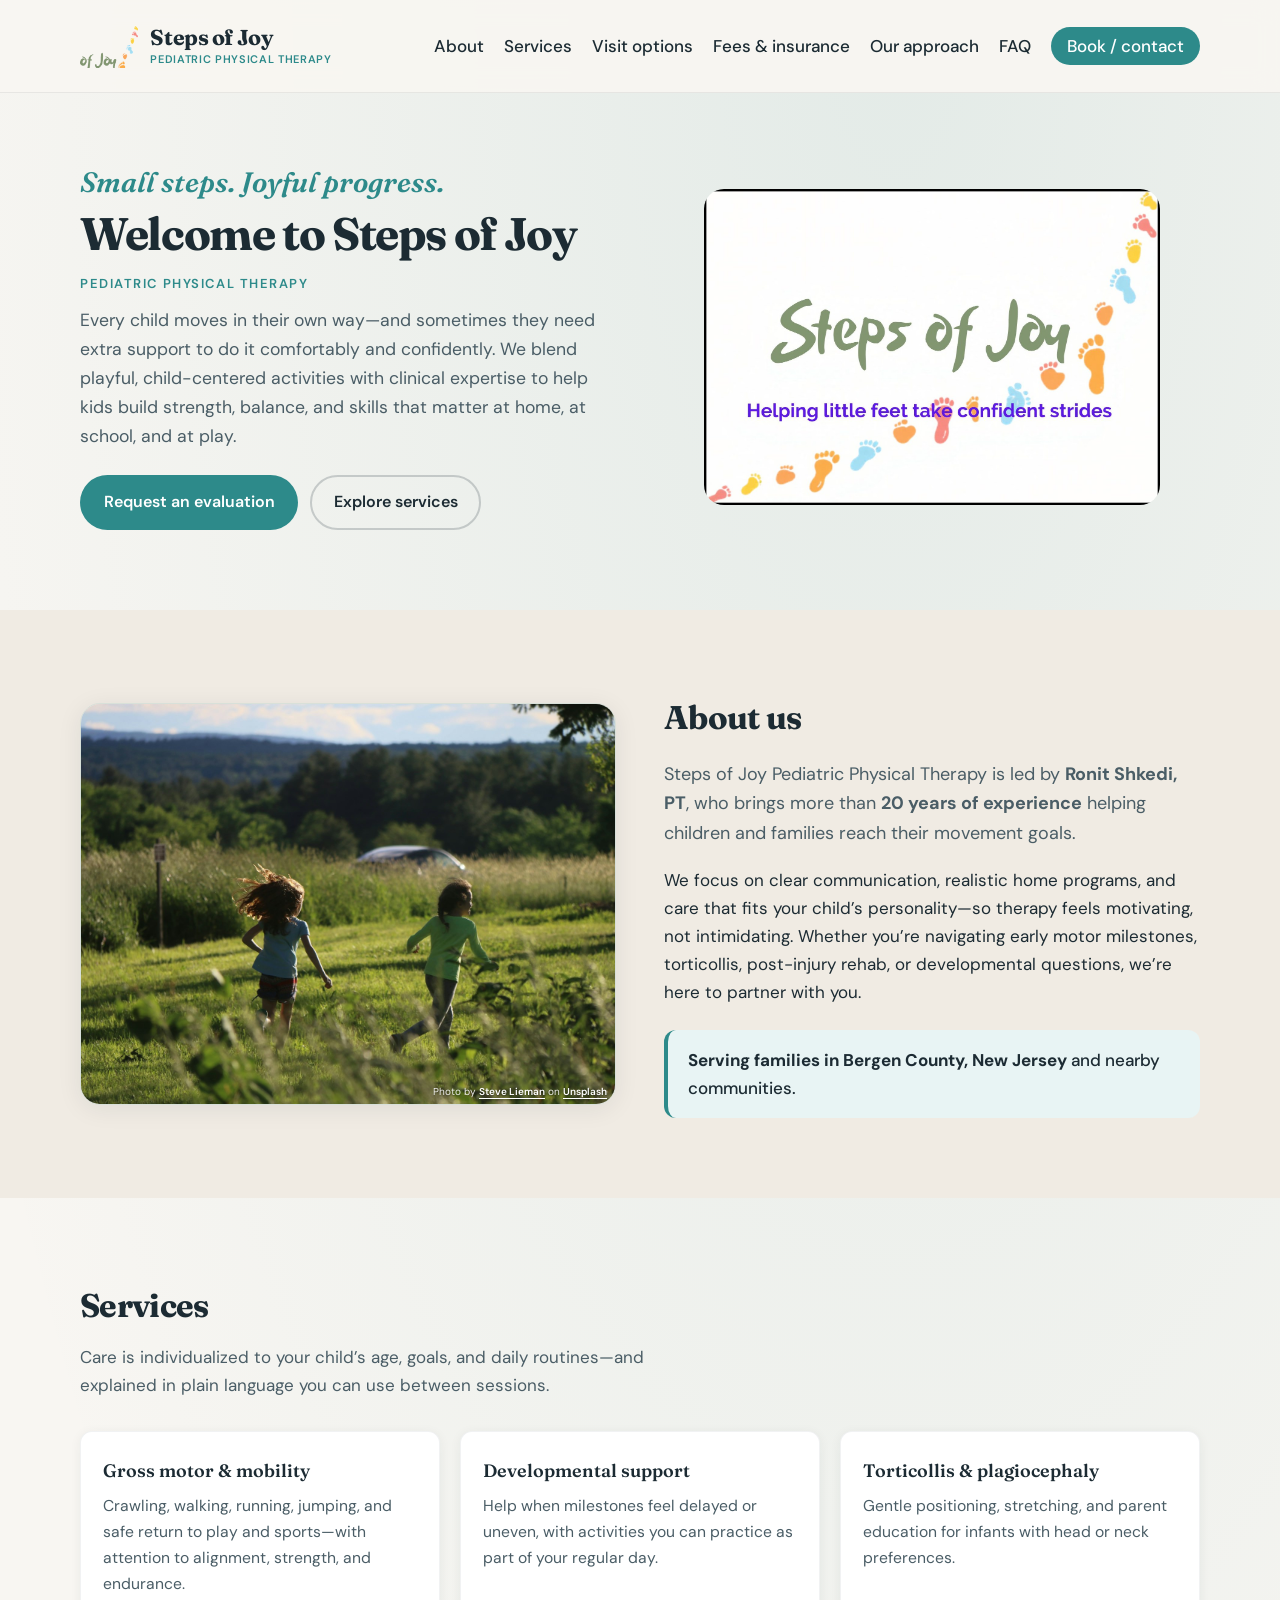
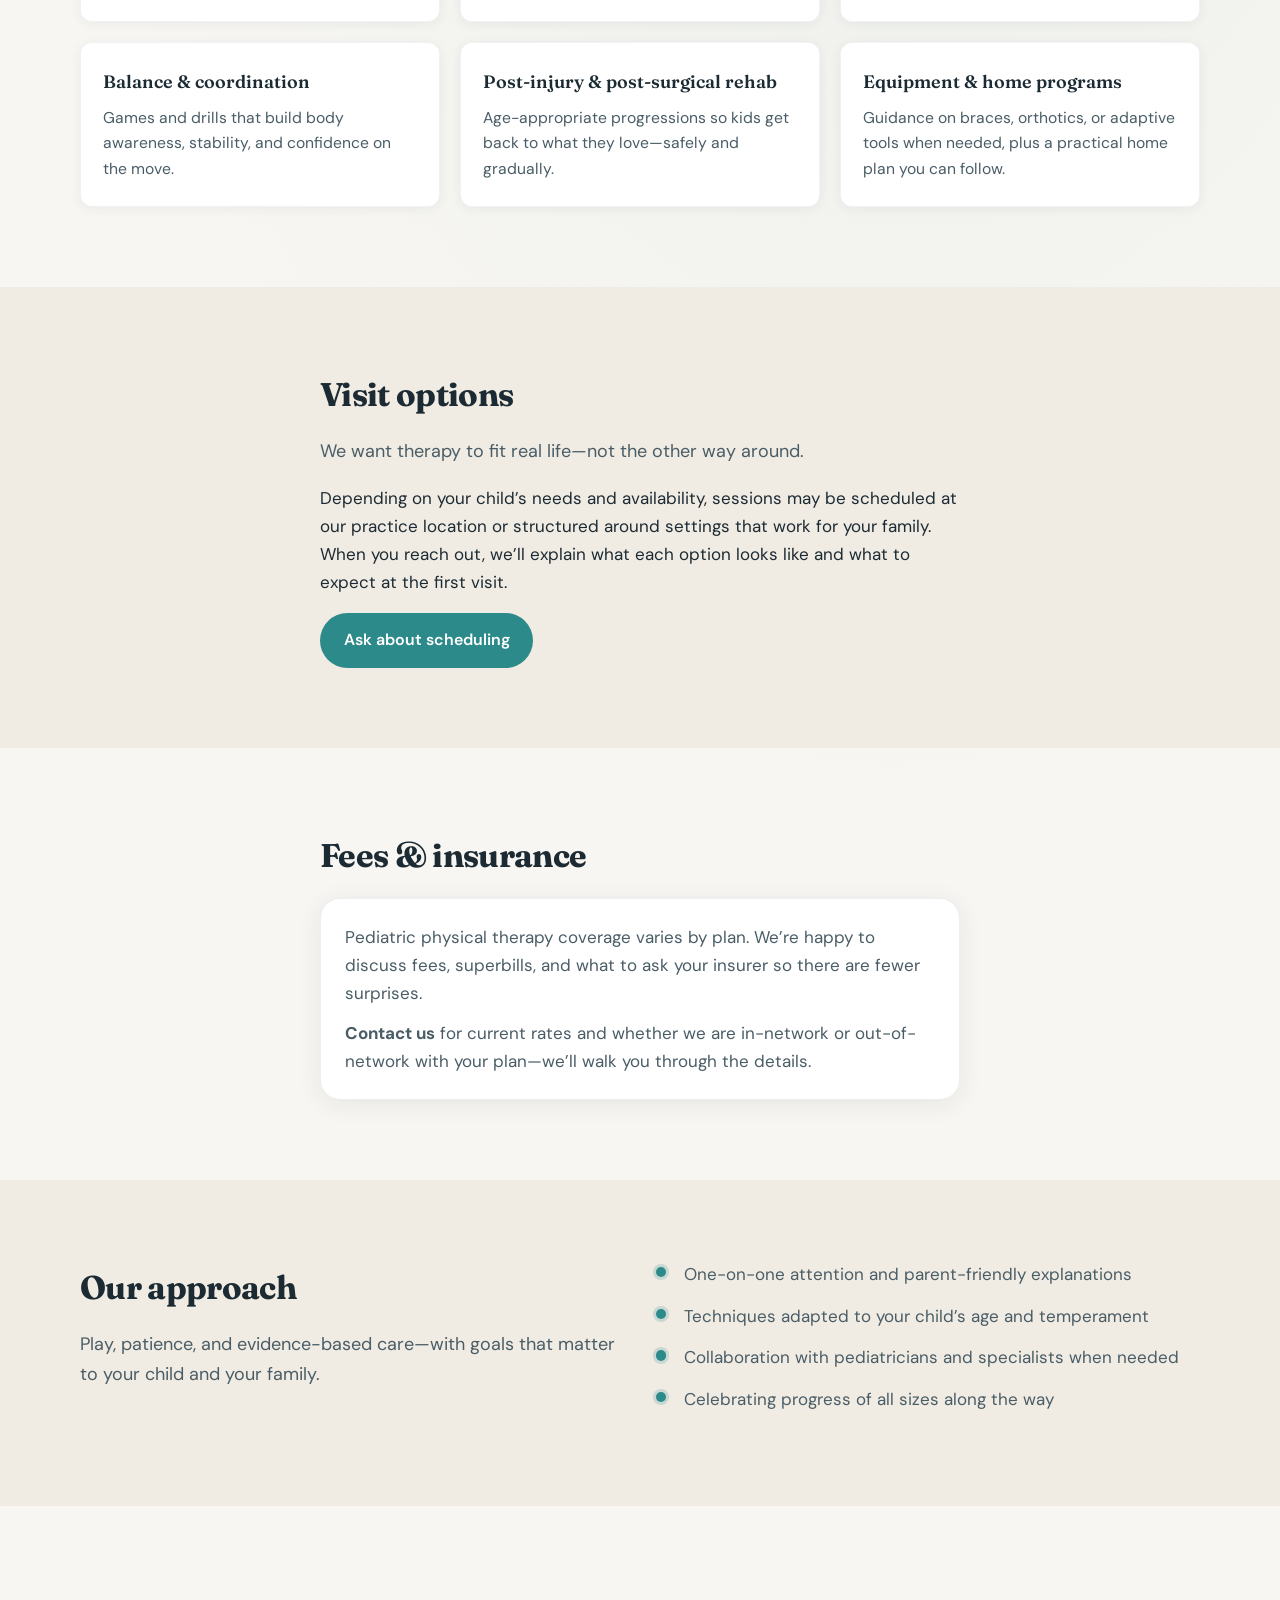
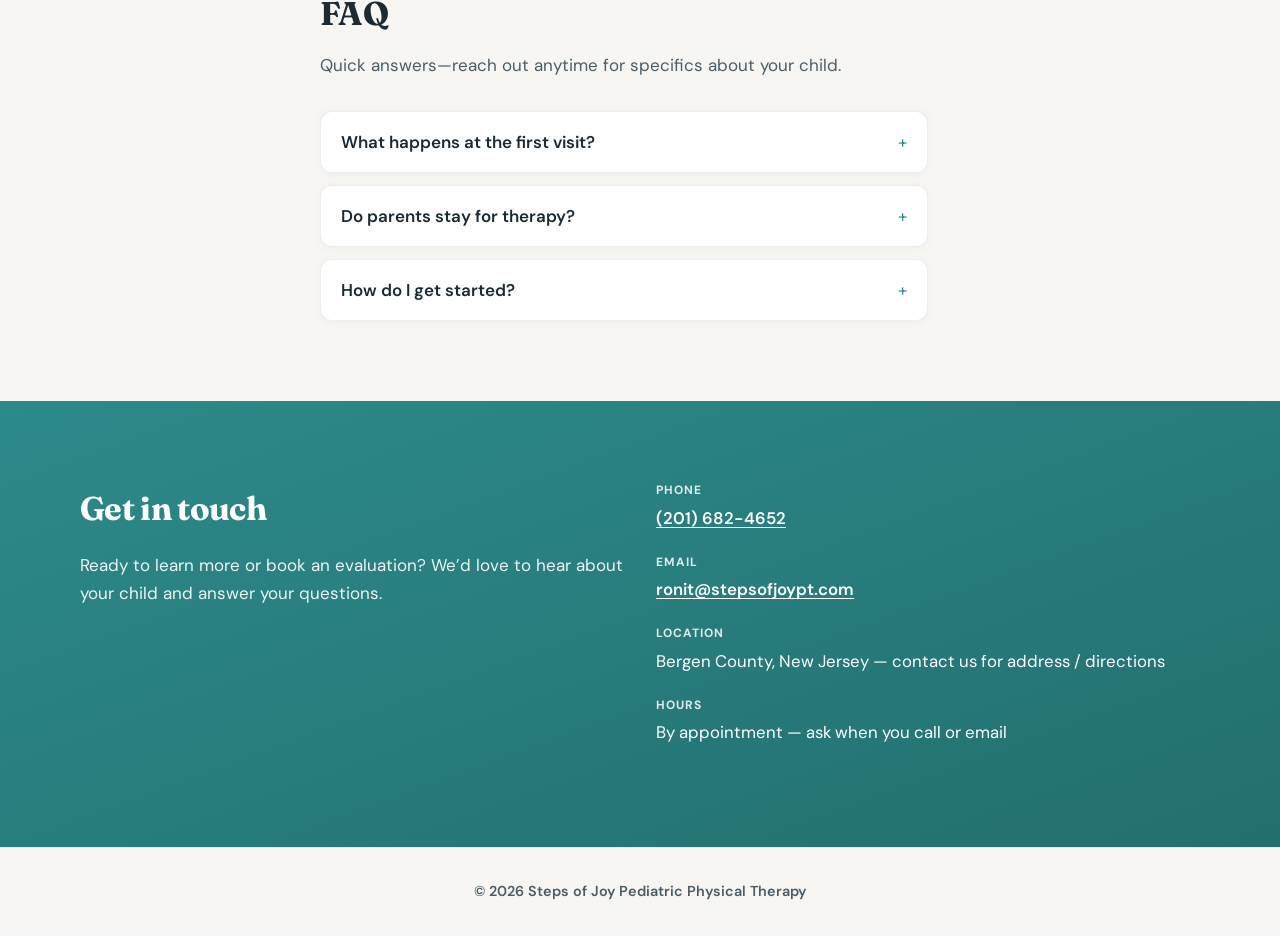
==== commit 15ed1f34: "Use cropped steps mark as header logo Made-with: Cursor" ====
--- a/full-site.html
+++ b/full-site.html
@@ -24,9 +24,9 @@
         <a class="logo" href="#top" aria-label="Steps of Joy — home">
           <img
             class="logo-img"
-            src="images/steps-of-joy-logo-cropped.jpg"
-            width="1506"
-            height="1043"
+            src="images/steps-mark.png"
+            width="791"
+            height="580"
             alt=""
             decoding="async"
           />
--- a/full-site.css
+++ b/full-site.css
@@ -116,13 +116,17 @@
 
 .site-header .logo-img {
   flex-shrink: 0;
-  height: 4rem;
+  height: 3.25rem;
   width: auto;
-  max-height: 4rem;
-  max-width: min(48vw, 16rem);
+  max-height: 3.25rem;
+  max-width: 3.75rem;
   object-fit: contain;
   object-position: center left;
   display: block;
+  border: 0;
+  outline: none;
+  box-shadow: none;
+  background: transparent;
 }
 
 .site-header .logo-text {
@@ -384,7 +388,9 @@
 }
 
 .hero-media--logo {
-  background: var(--color-surface);
+  background: transparent;
+  border: none;
+  box-shadow: none;
   display: flex;
   align-items: center;
   justify-content: center;
@@ -395,8 +401,12 @@
   max-width: min(100%, 30rem);
   height: auto;
   object-fit: contain;
-  padding: clamp(0.25rem, 1.5vw, 0.75rem);
+  padding: 0;
   display: block;
+  border: 0;
+  outline: none;
+  box-shadow: none;
+  background: transparent;
 }
 
 /* —— Sections —— */
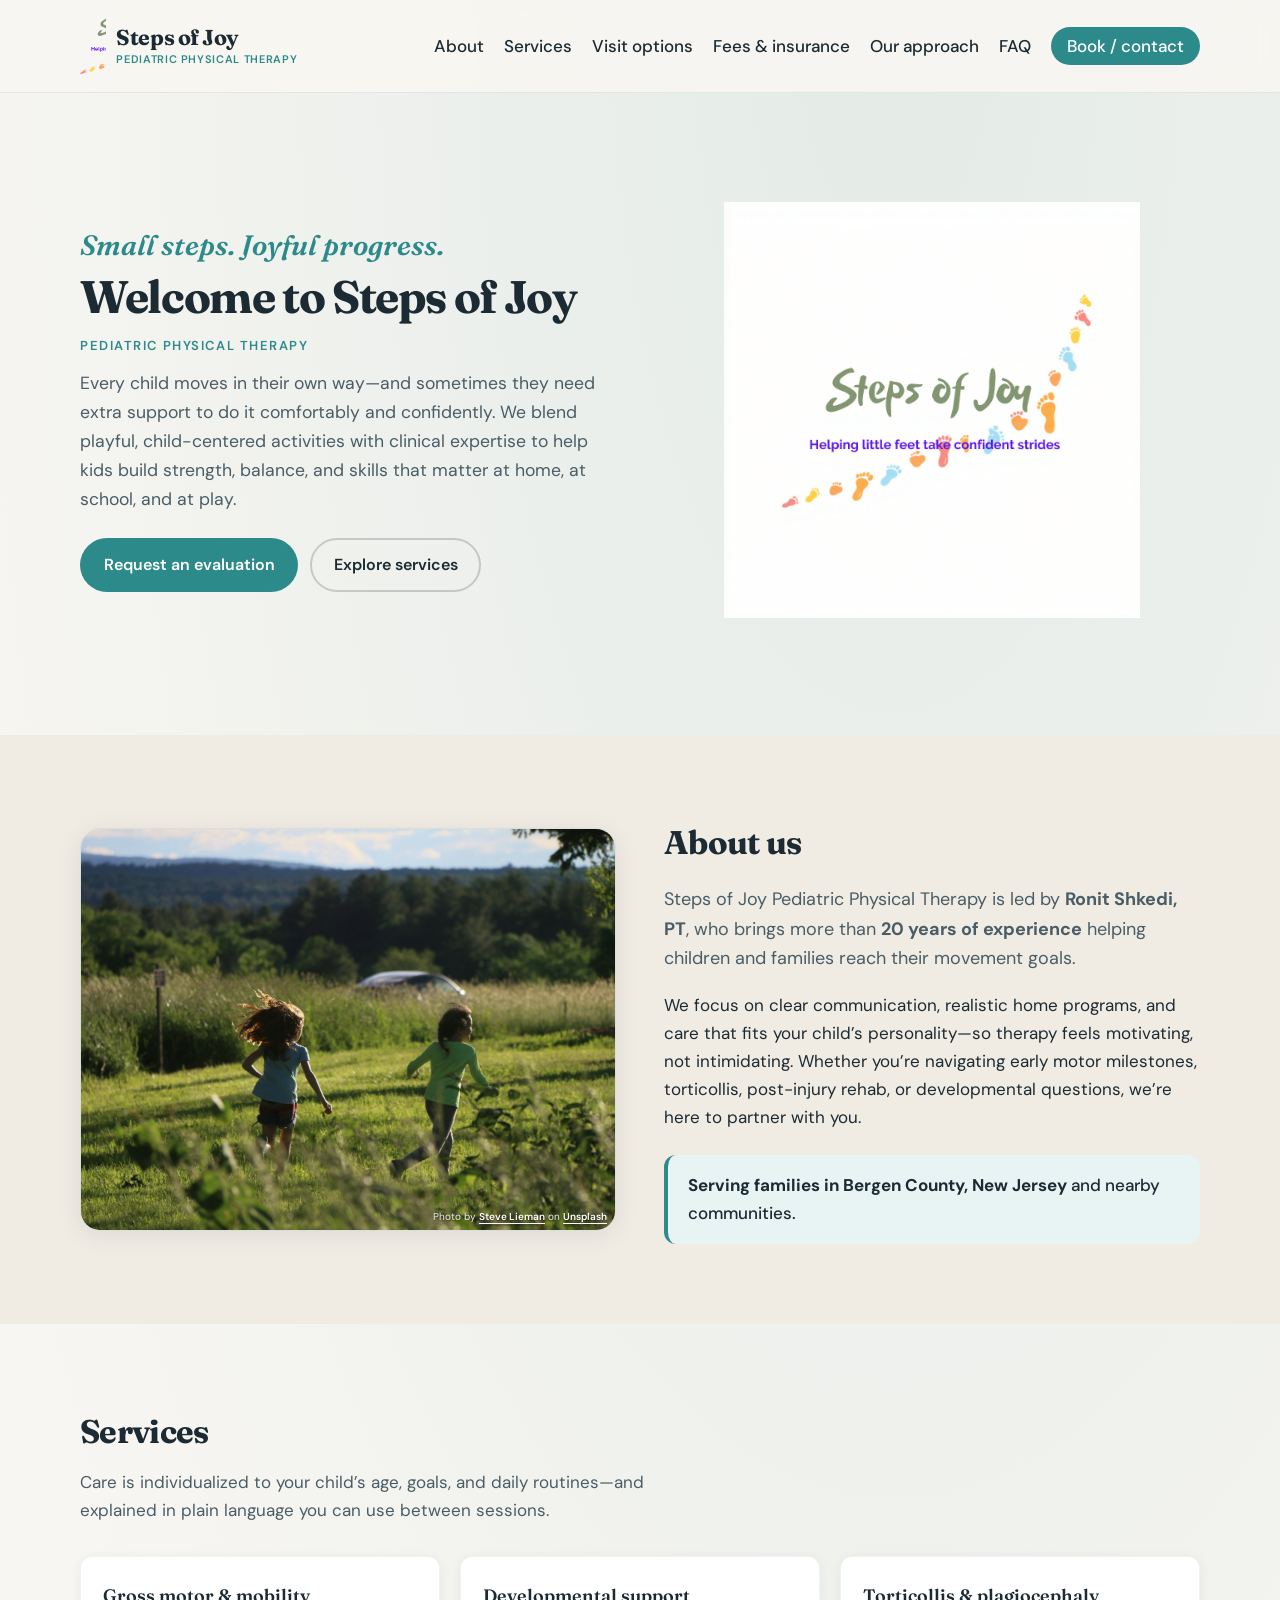
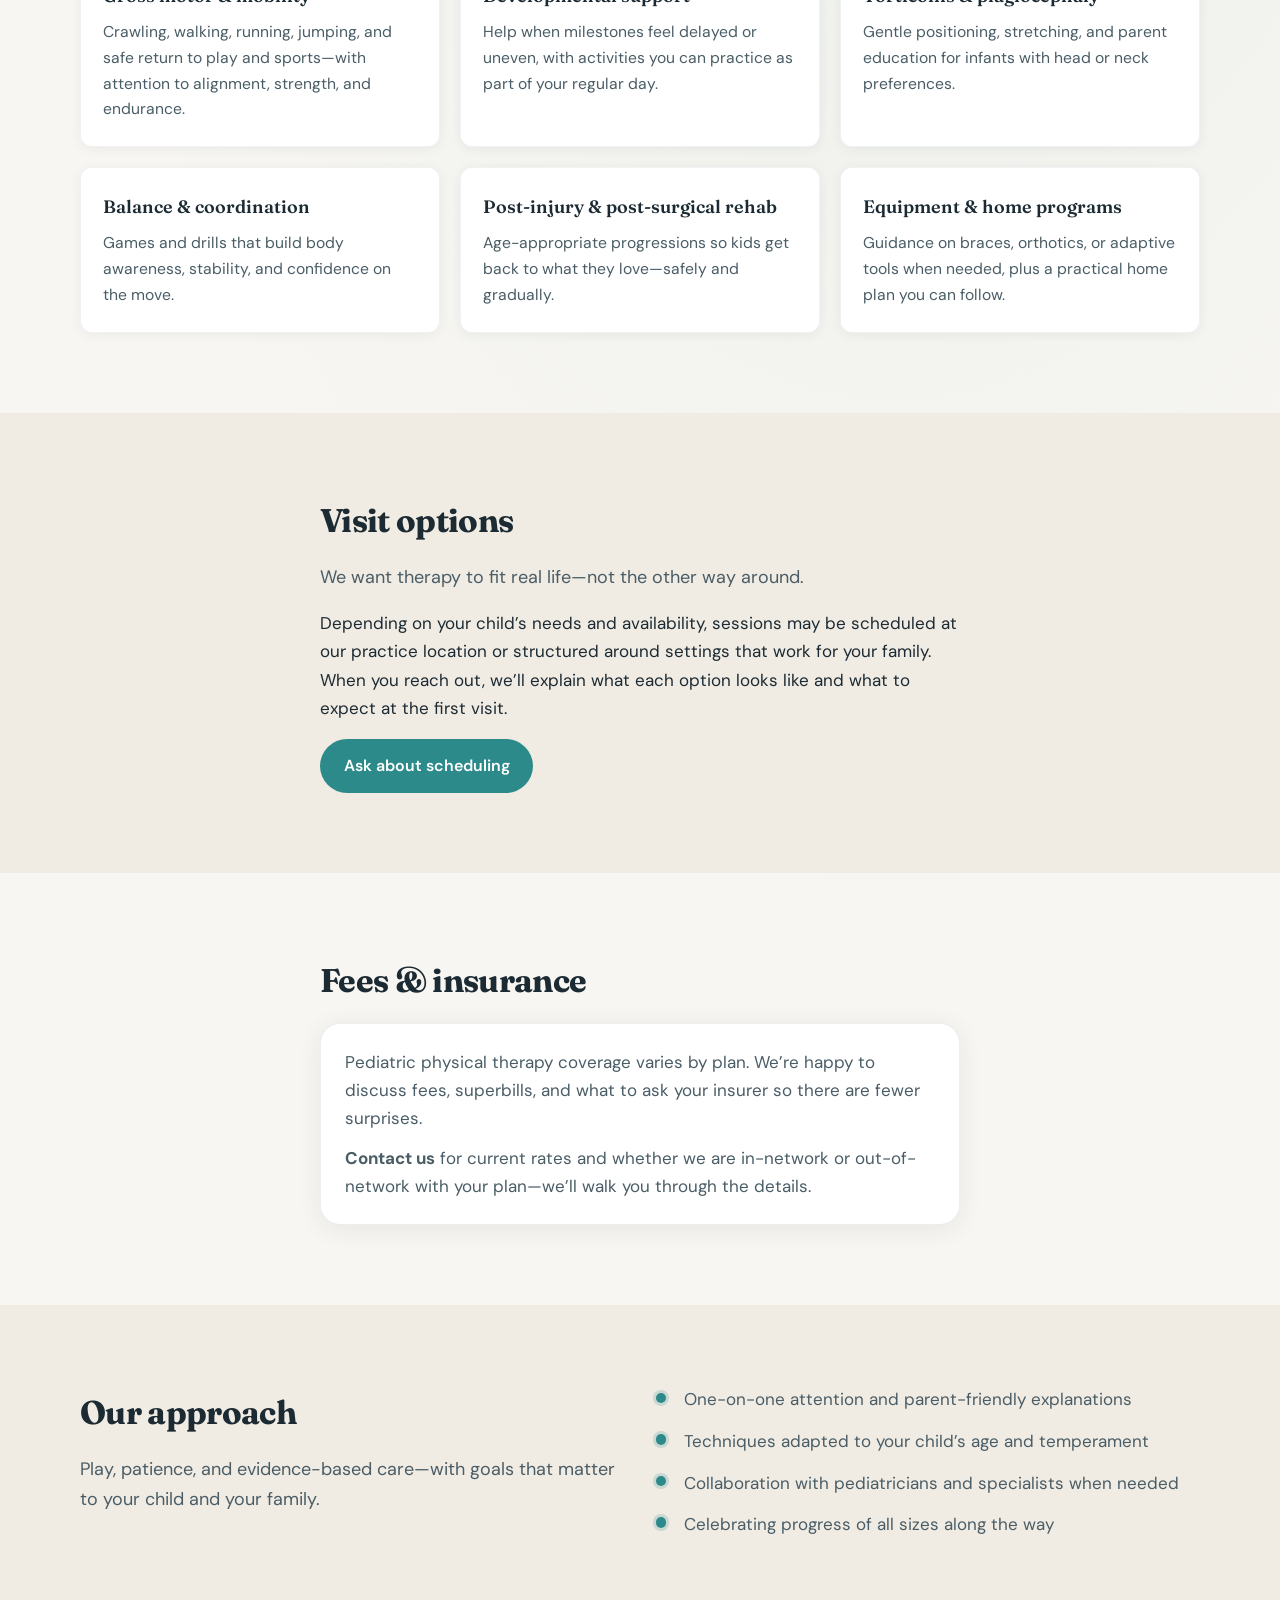
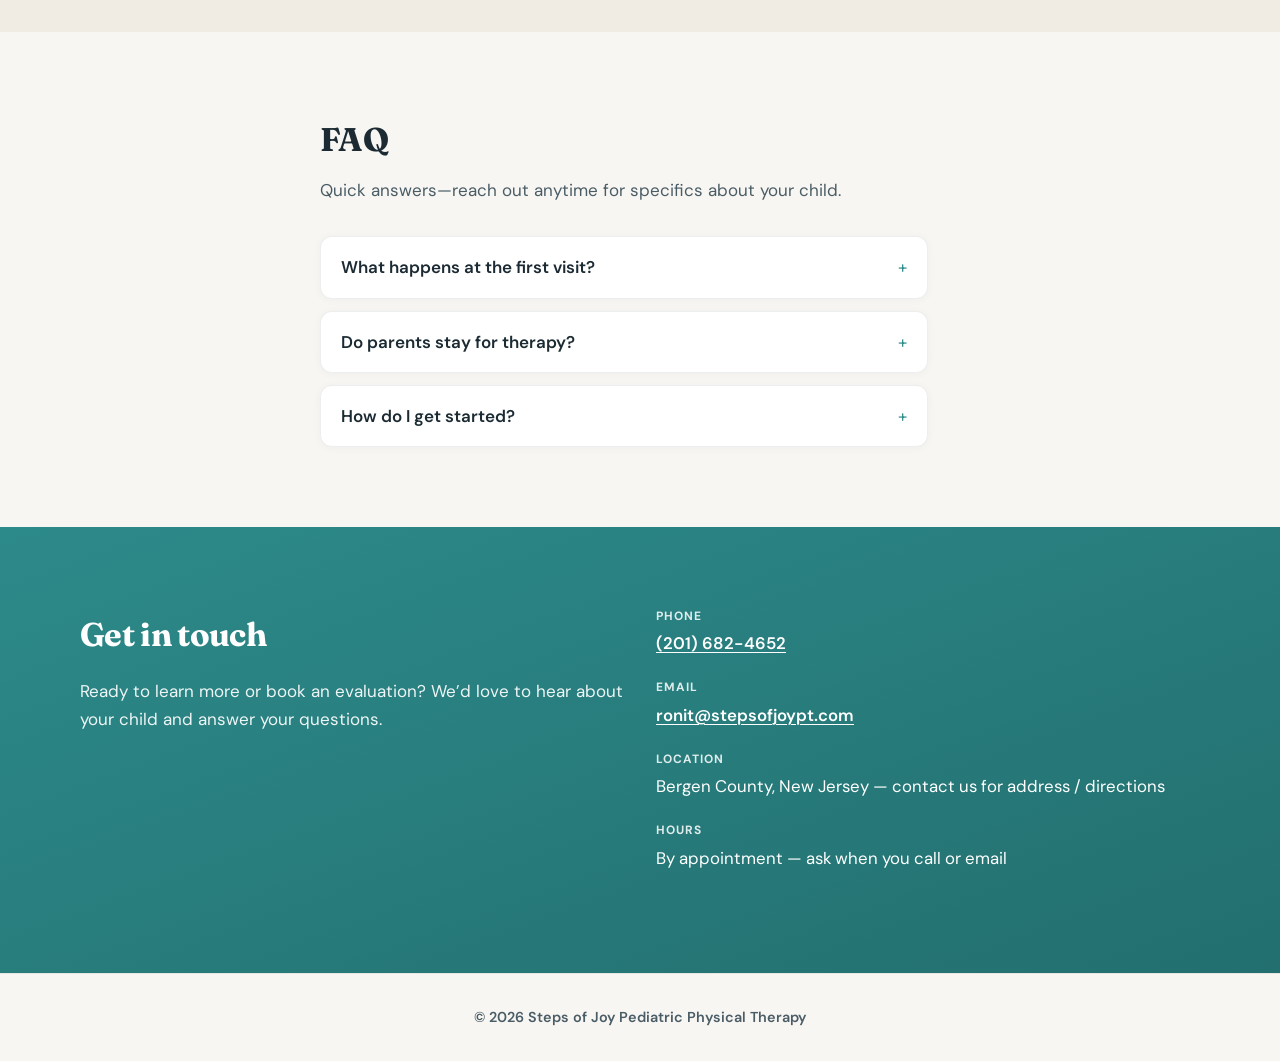
==== commit 9432629f: "Fix hero logo frame: use full artwork; regenerate steps-only header mark Made-with: Cursor" ====
--- a/full-site.html
+++ b/full-site.html
@@ -25,8 +25,8 @@
           <img
             class="logo-img"
             src="images/steps-mark.png"
-            width="791"
-            height="580"
+            width="312"
+            height="676"
             alt=""
             decoding="async"
           />
@@ -82,9 +82,9 @@
           <figure class="hero-media hero-media--logo">
             <img
               class="hero-logo-img"
-              src="images/steps-of-joy-logo-cropped.jpg"
-              width="1506"
-              height="1043"
+              src="images/Steps%20of%20Joy%20logo.jpg"
+              width="2000"
+              height="2000"
               alt="Steps of Joy Pediatric Physical Therapy logo"
               decoding="async"
               fetchpriority="high"
--- a/full-site.css
+++ b/full-site.css
@@ -116,10 +116,10 @@
 
 .site-header .logo-img {
   flex-shrink: 0;
-  height: 3.25rem;
+  height: 3.5rem;
   width: auto;
-  max-height: 3.25rem;
-  max-width: 3.75rem;
+  max-height: 3.5rem;
+  max-width: 2.35rem;
   object-fit: contain;
   object-position: center left;
   display: block;
@@ -394,11 +394,15 @@
   display: flex;
   align-items: center;
   justify-content: center;
+  /* Full artwork includes a border frame — do not clip corners */
+  border-radius: 0;
+  overflow: visible;
+  padding: clamp(0.5rem, 2vw, 1.25rem);
 }
 
 .hero-media--logo .hero-logo-img {
   width: 100%;
-  max-width: min(100%, 30rem);
+  max-width: min(100%, 34rem);
   height: auto;
   object-fit: contain;
   padding: 0;
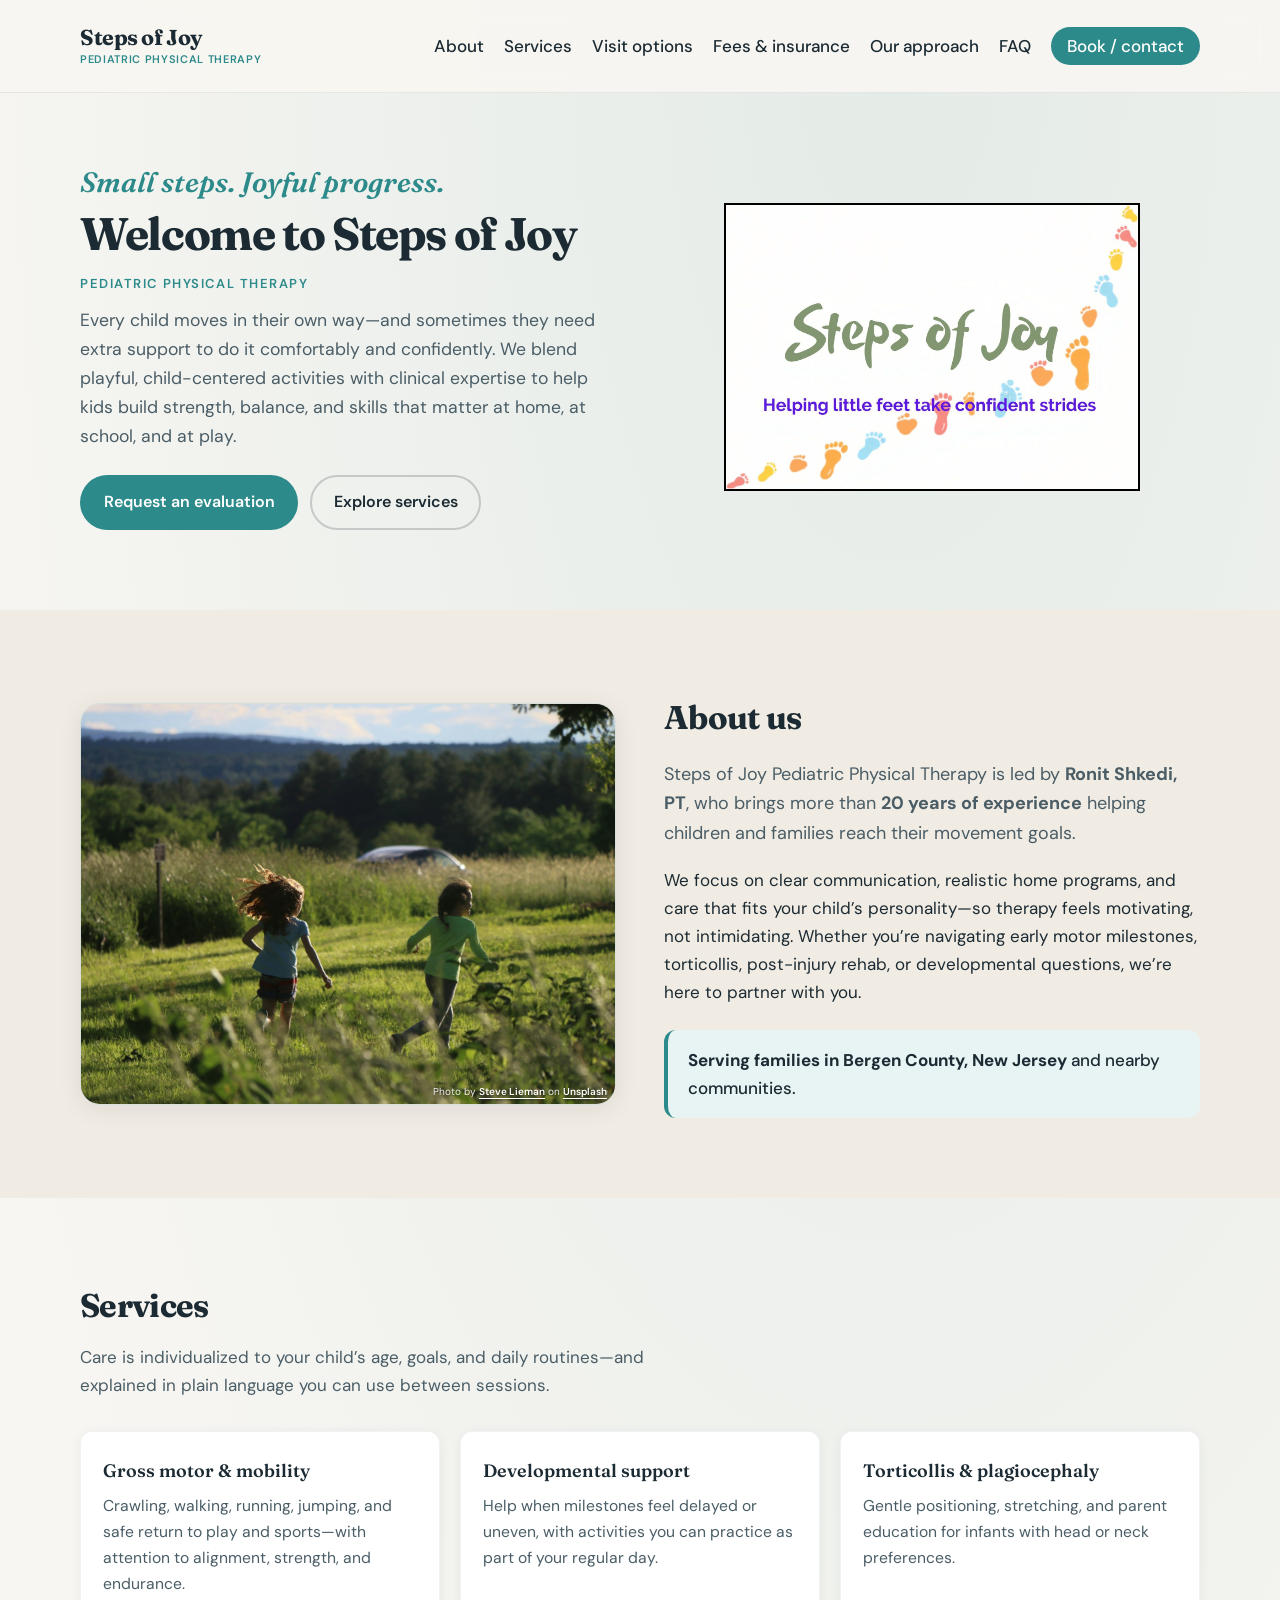
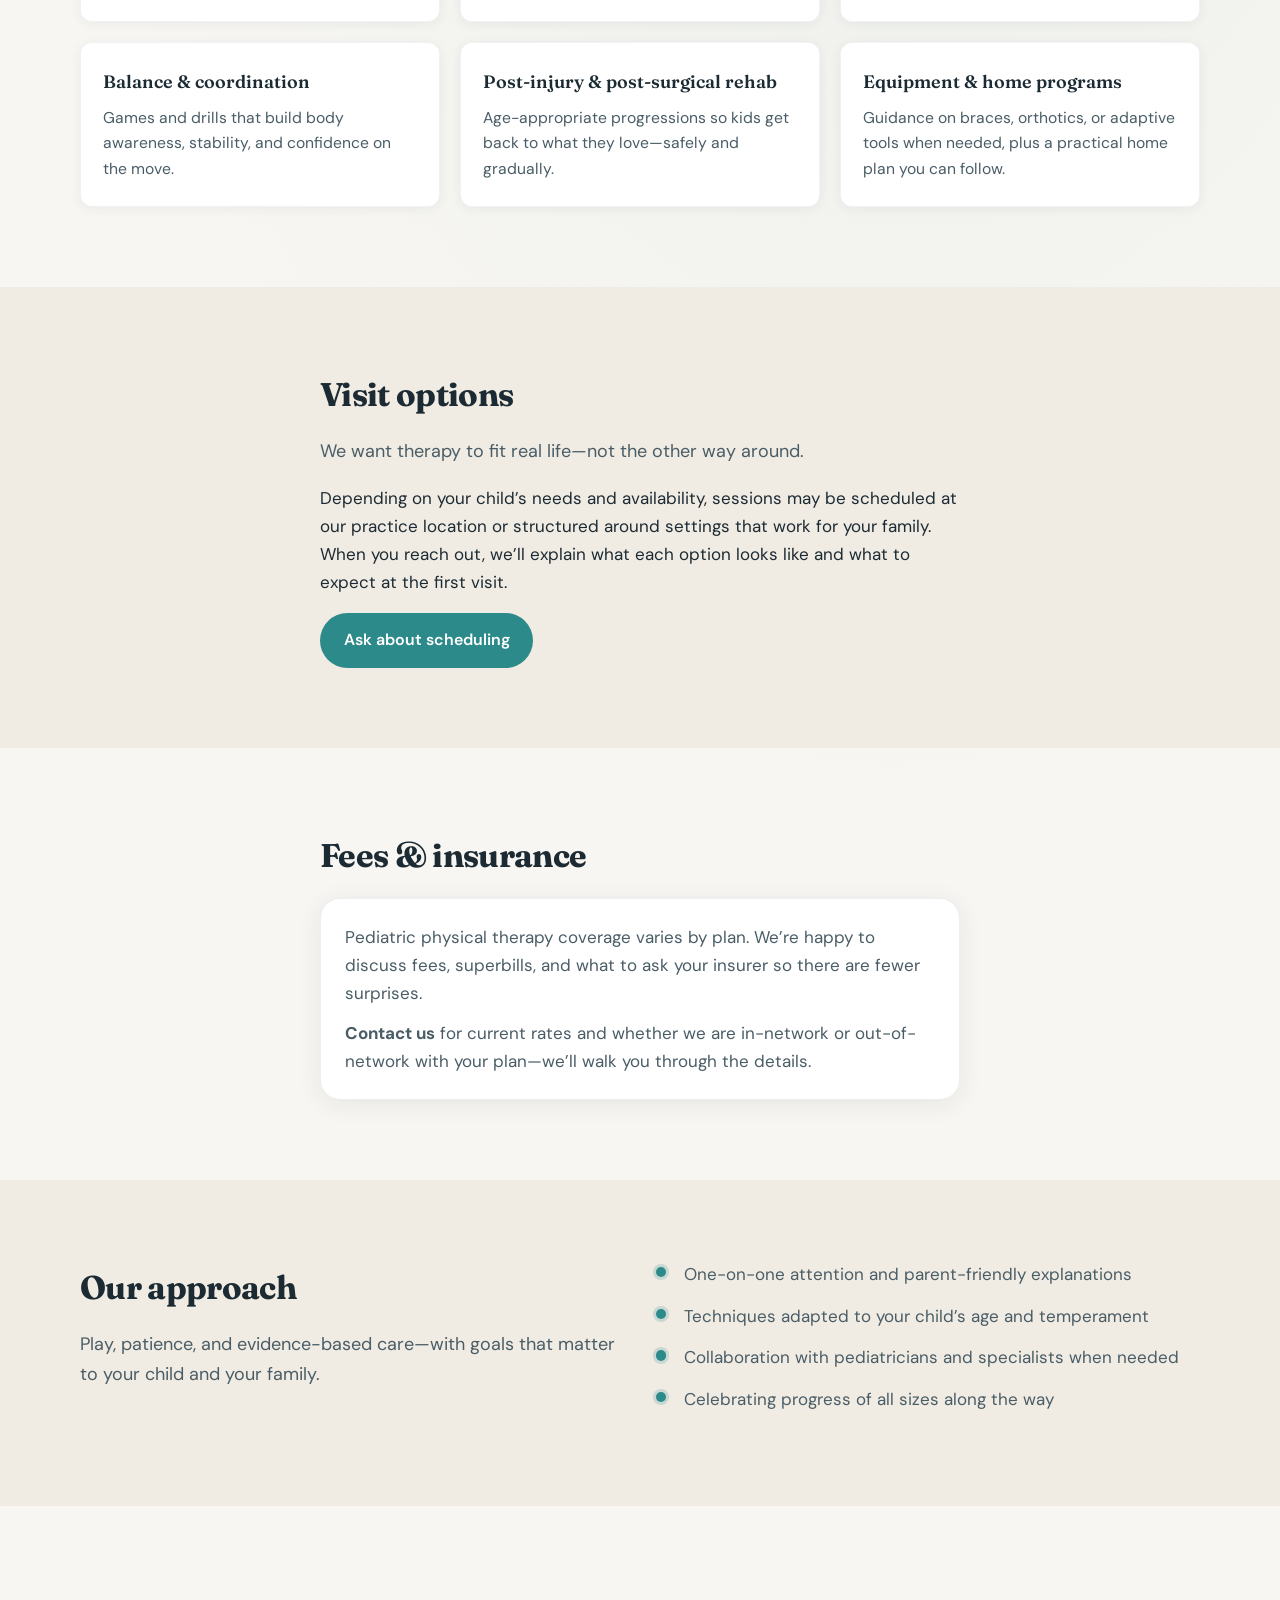
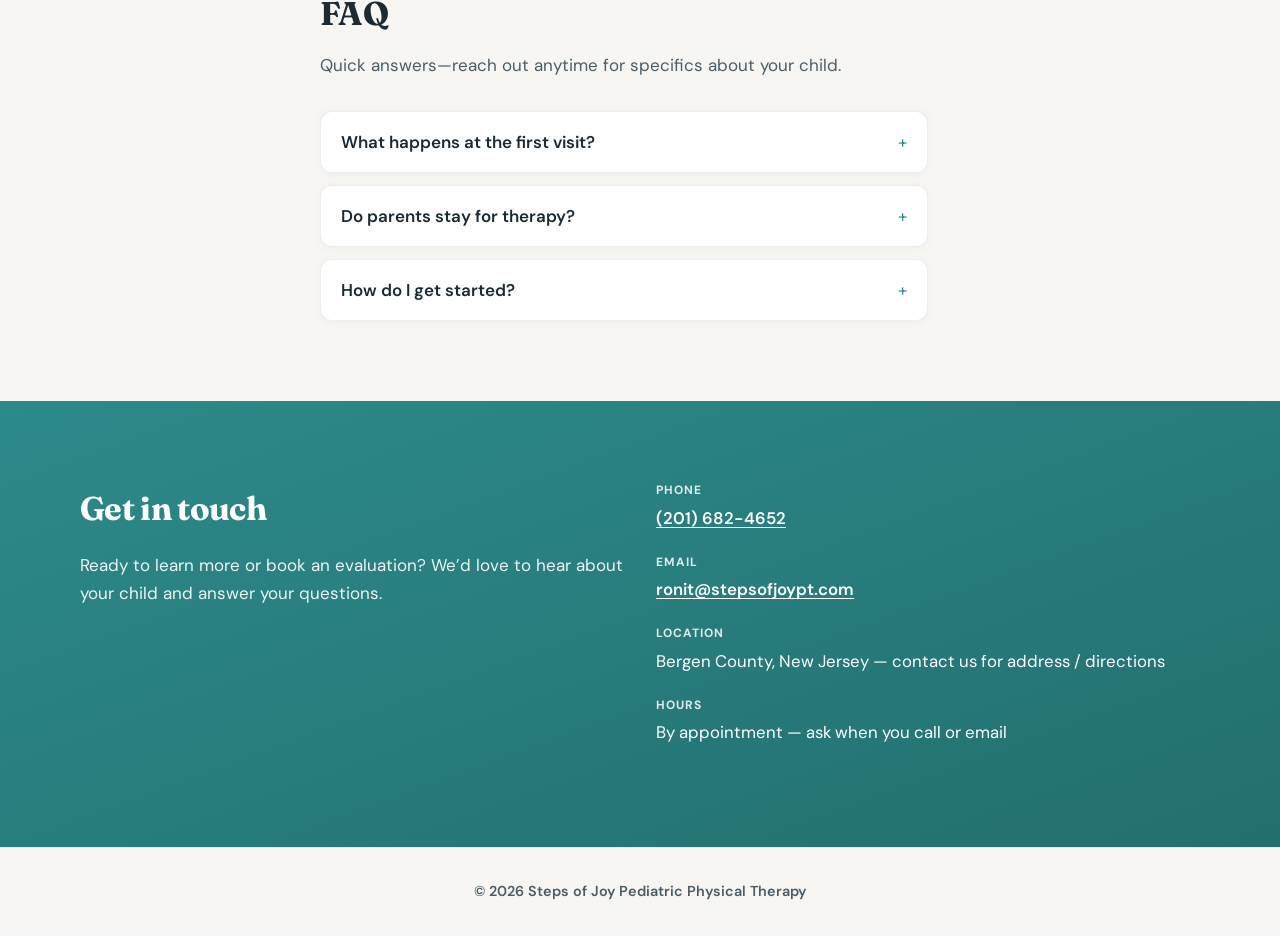
==== commit 5f3f4aac: "Remove header logo image; hero uses cropped logo again Made-with: Cursor" ====
--- a/full-site.html
+++ b/full-site.html
@@ -22,14 +22,6 @@
     <header class="site-header">
       <div class="container header-inner">
         <a class="logo" href="#top" aria-label="Steps of Joy — home">
-          <img
-            class="logo-img"
-            src="images/steps-mark.png"
-            width="312"
-            height="676"
-            alt=""
-            decoding="async"
-          />
           <span class="logo-text">
             <span class="logo-name">Steps of Joy</span>
             <span class="logo-sub">Pediatric Physical Therapy</span>
@@ -82,9 +74,9 @@
           <figure class="hero-media hero-media--logo">
             <img
               class="hero-logo-img"
-              src="images/Steps%20of%20Joy%20logo.jpg"
-              width="2000"
-              height="2000"
+              src="images/steps-of-joy-logo-cropped.jpg"
+              width="1506"
+              height="1043"
               alt="Steps of Joy Pediatric Physical Therapy logo"
               decoding="async"
               fetchpriority="high"
--- a/full-site.css
+++ b/full-site.css
@@ -114,21 +114,6 @@
   text-align: left;
 }
 
-.site-header .logo-img {
-  flex-shrink: 0;
-  height: 3.5rem;
-  width: auto;
-  max-height: 3.5rem;
-  max-width: 2.35rem;
-  object-fit: contain;
-  object-position: center left;
-  display: block;
-  border: 0;
-  outline: none;
-  box-shadow: none;
-  background: transparent;
-}
-
 .site-header .logo-text {
   display: flex;
   flex-direction: column;
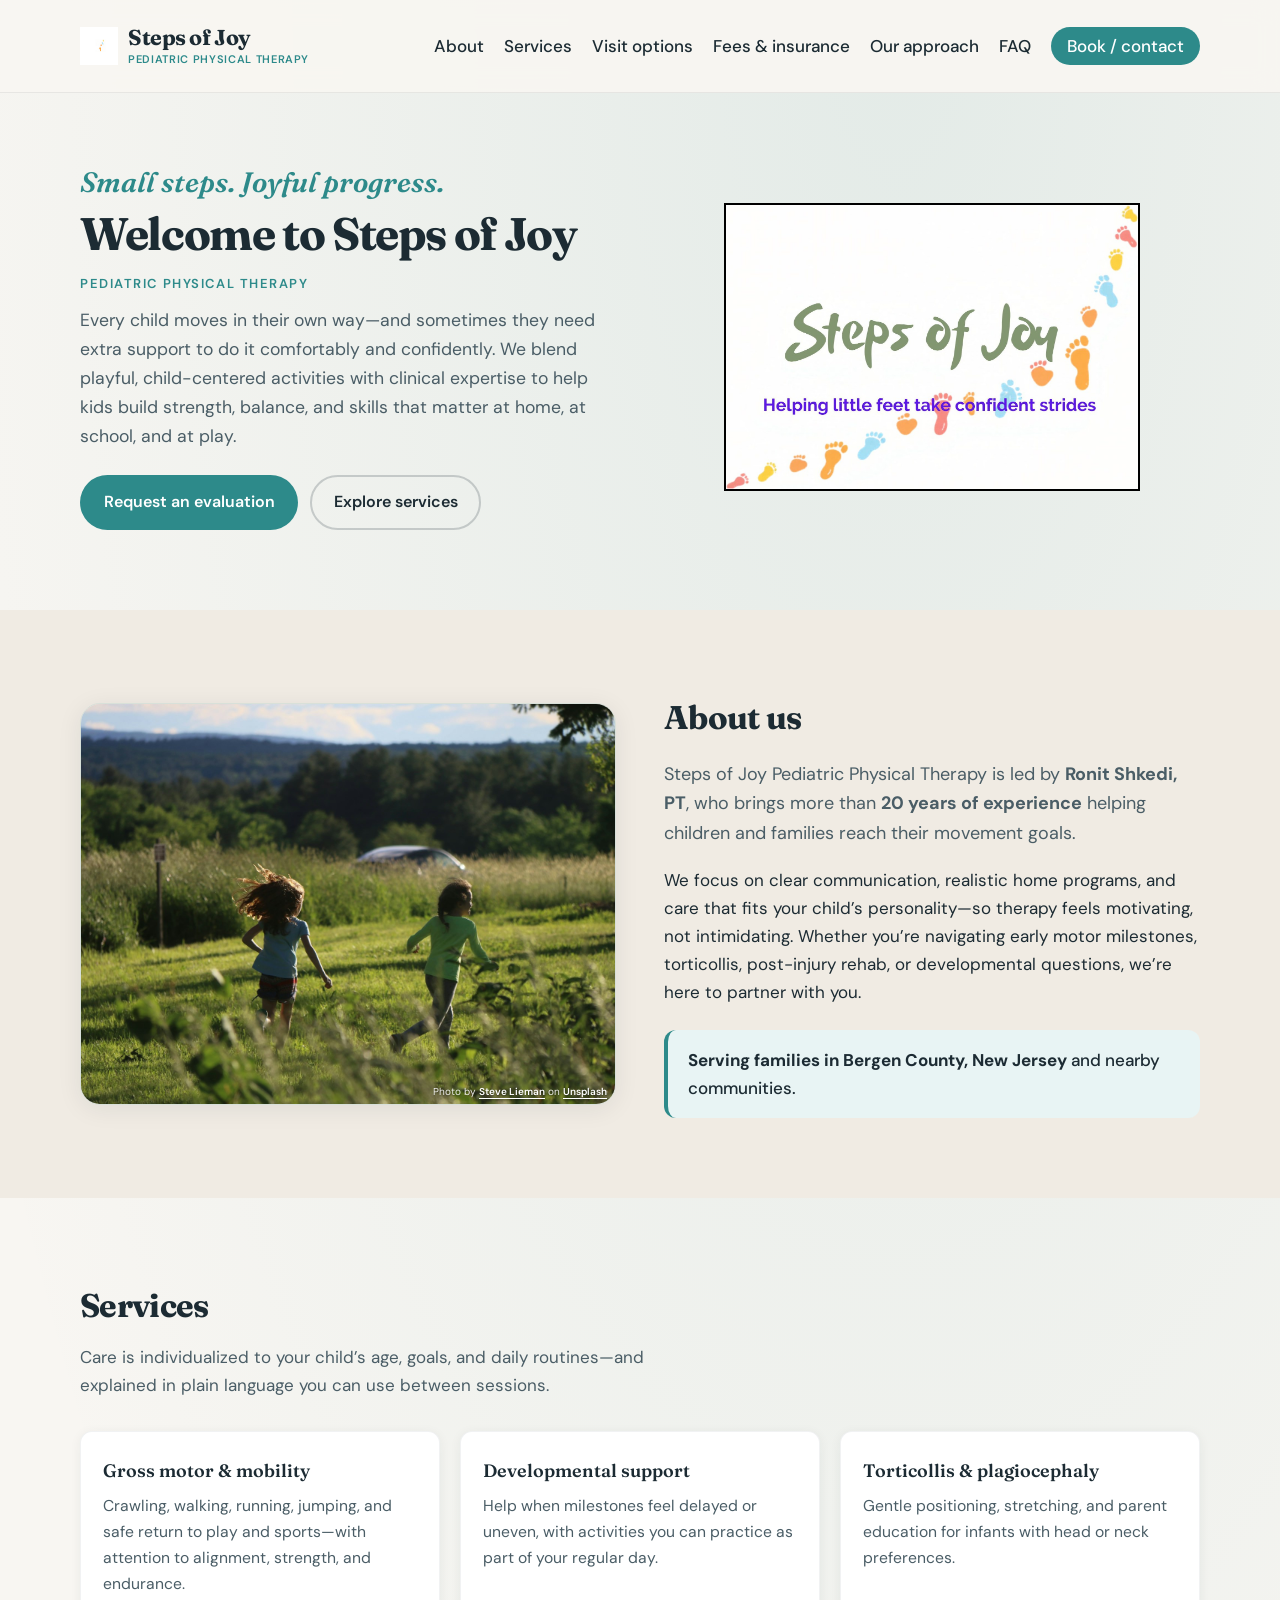
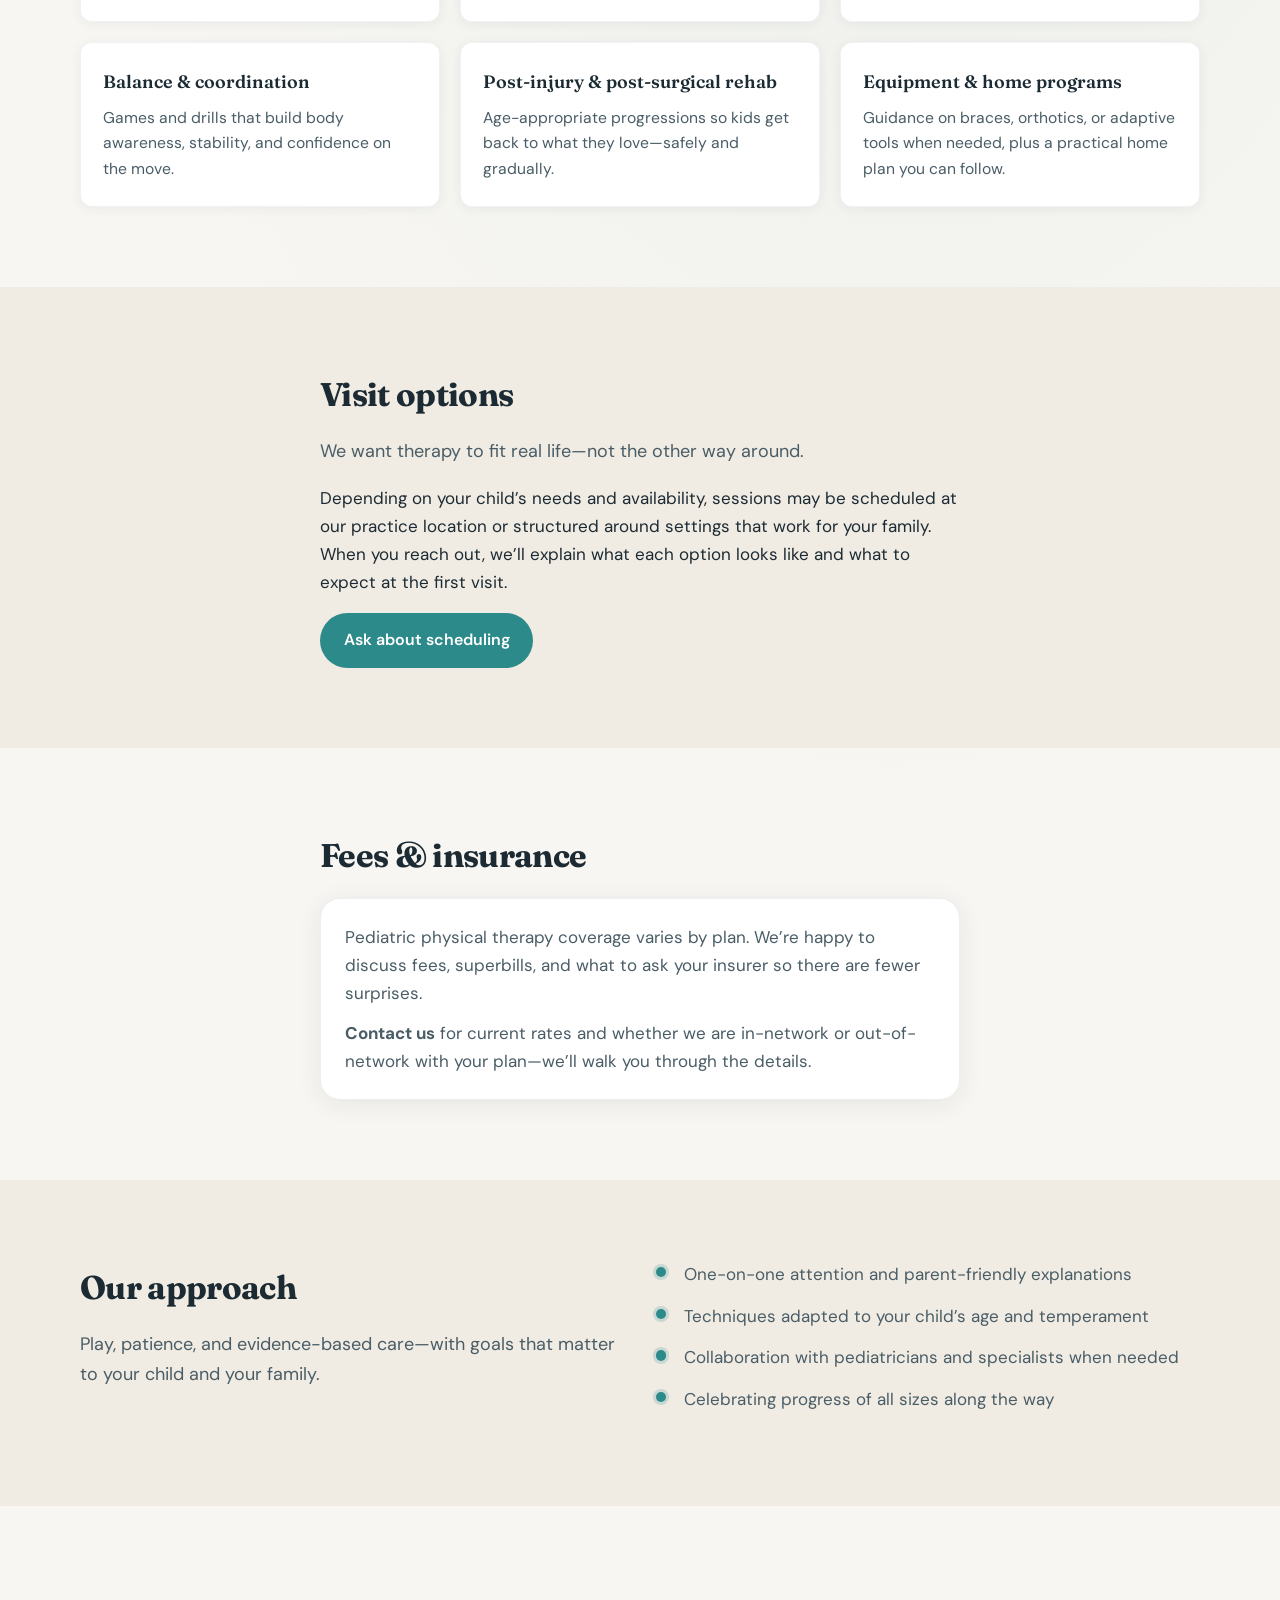
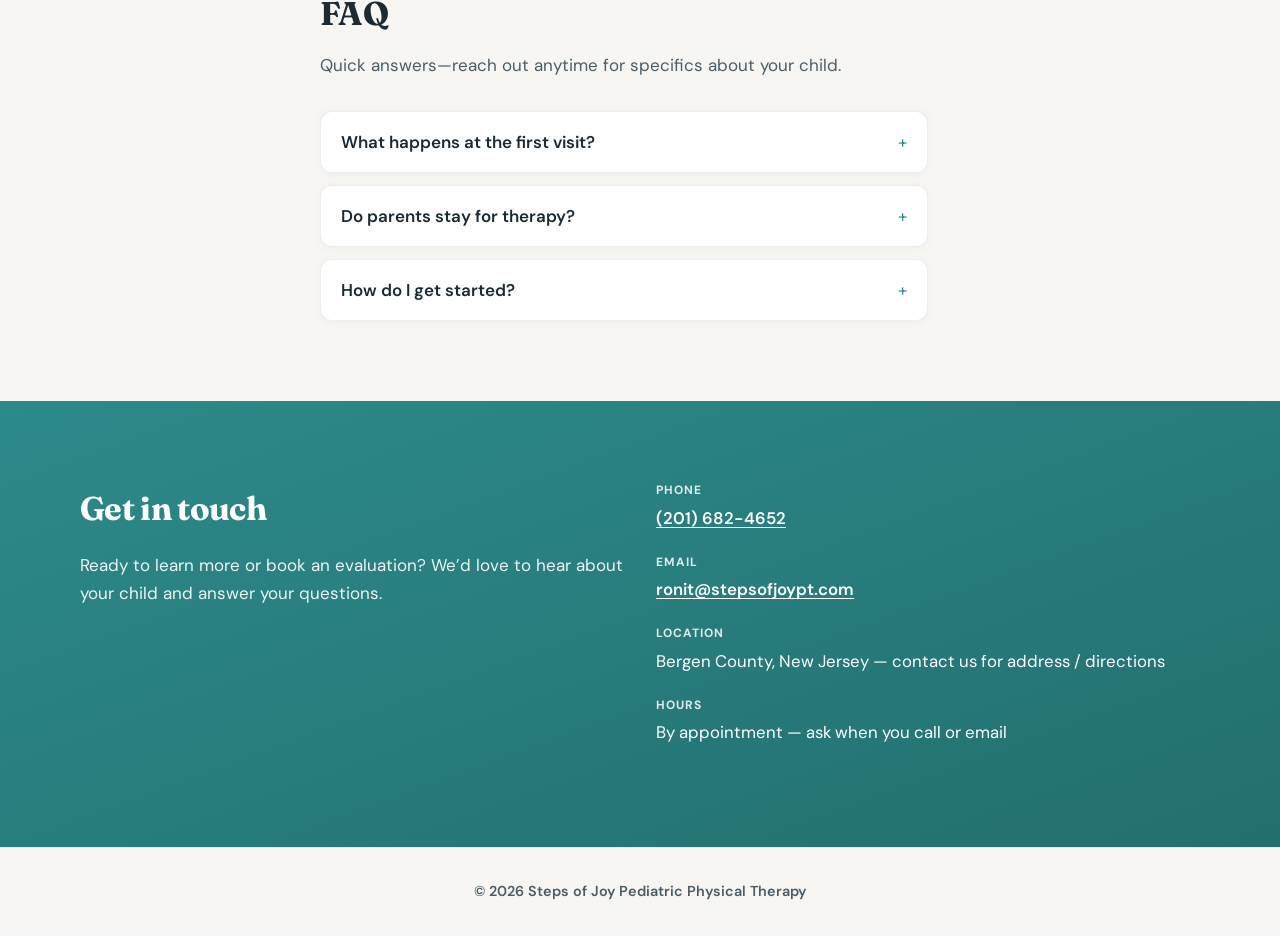
==== commit 273444d7: "Add icon.png next to header name Made-with: Cursor" ====
--- a/full-site.html
+++ b/full-site.html
@@ -22,6 +22,14 @@
     <header class="site-header">
       <div class="container header-inner">
         <a class="logo" href="#top" aria-label="Steps of Joy — home">
+          <img
+            class="logo-icon"
+            src="images/icon.png"
+            width="2000"
+            height="2000"
+            alt=""
+            decoding="async"
+          />
           <span class="logo-text">
             <span class="logo-name">Steps of Joy</span>
             <span class="logo-sub">Pediatric Physical Therapy</span>
--- a/full-site.css
+++ b/full-site.css
@@ -114,6 +114,14 @@
   text-align: left;
 }
 
+.site-header .logo-icon {
+  flex-shrink: 0;
+  width: 2.35rem;
+  height: 2.35rem;
+  object-fit: contain;
+  display: block;
+}
+
 .site-header .logo-text {
   display: flex;
   flex-direction: column;
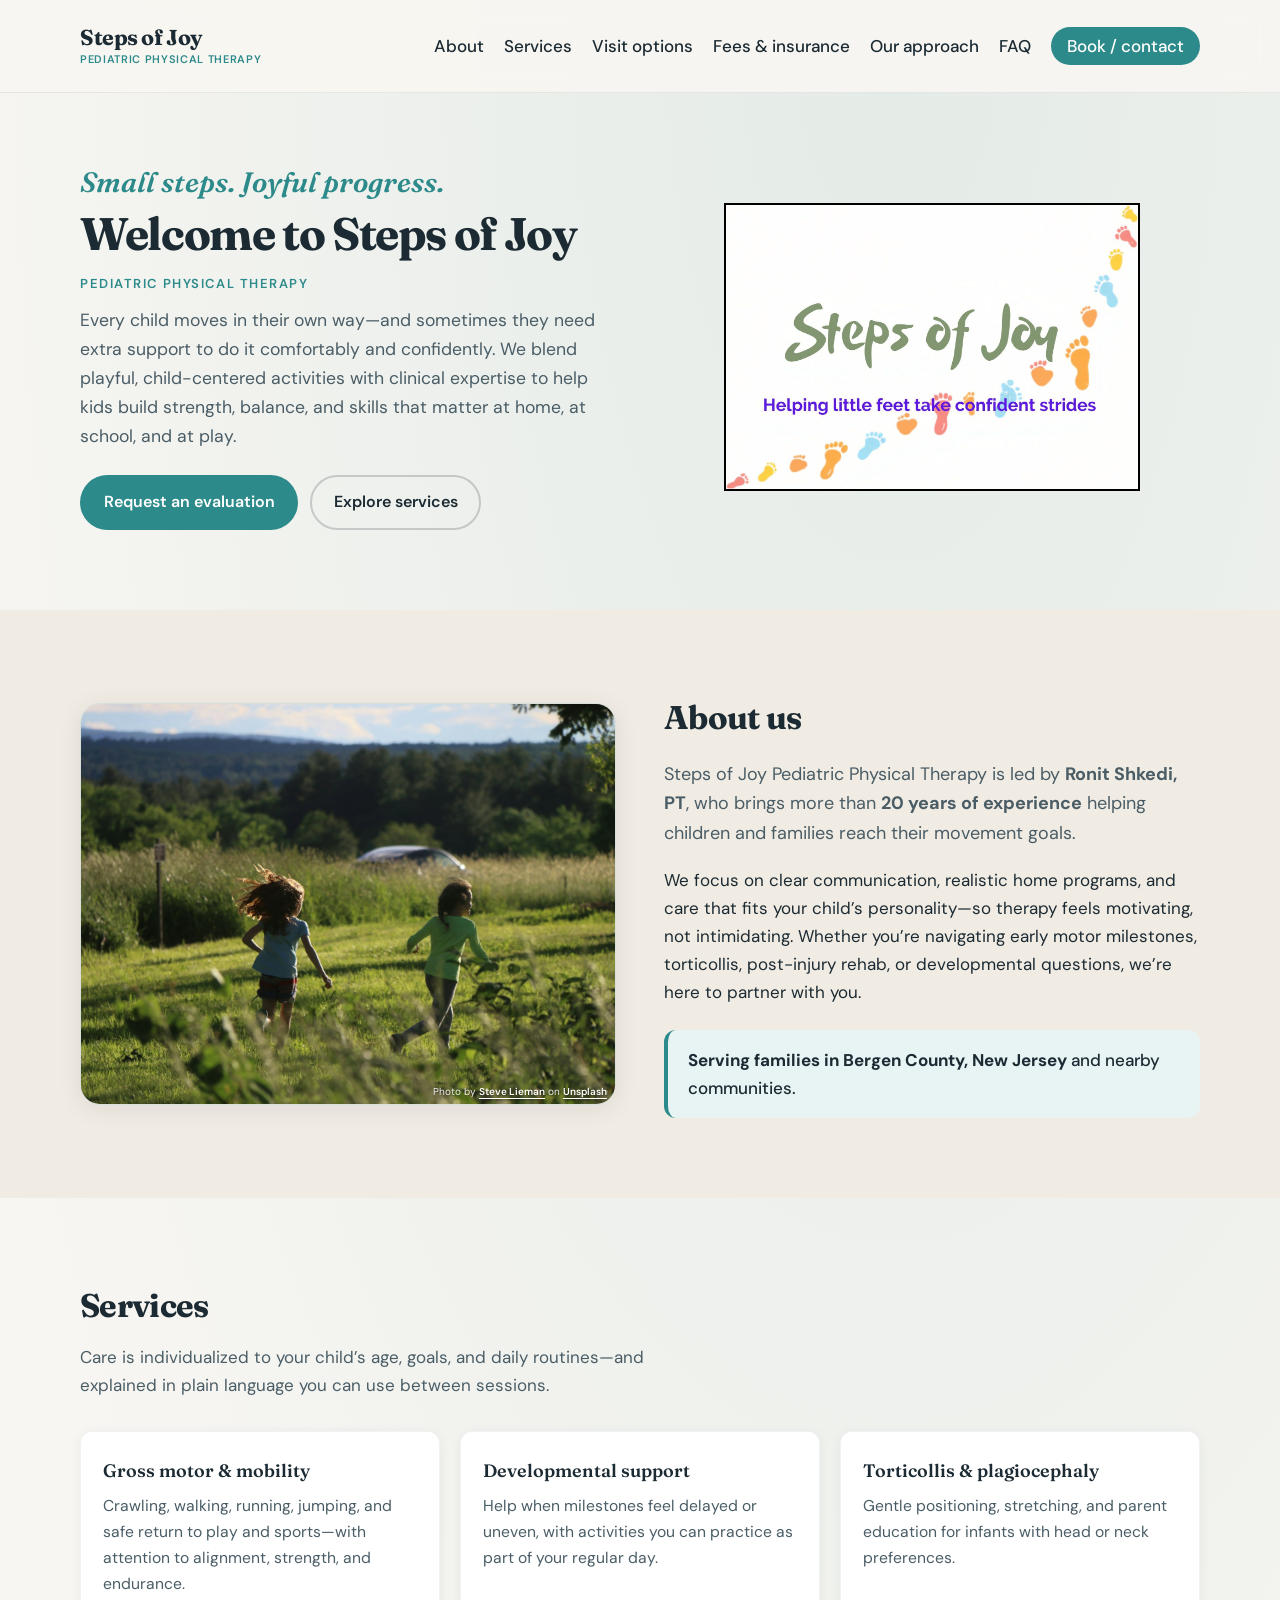
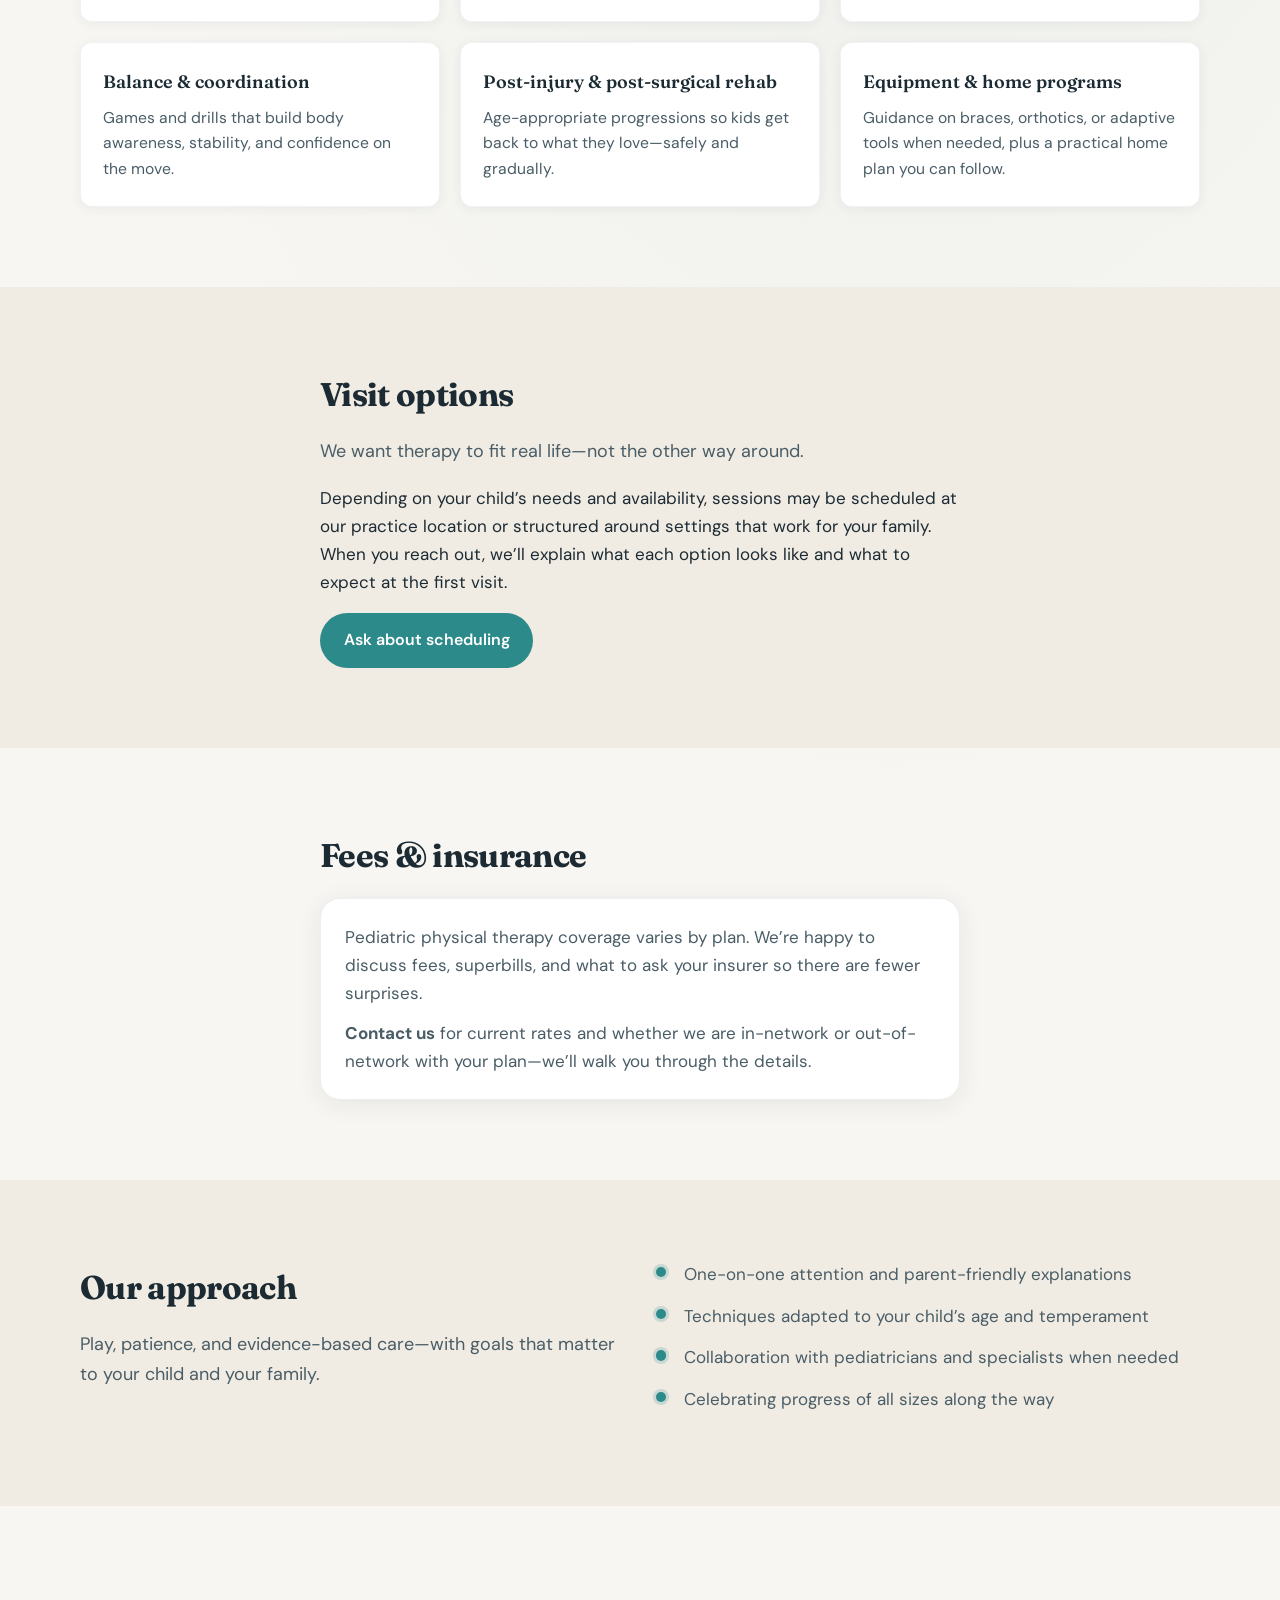
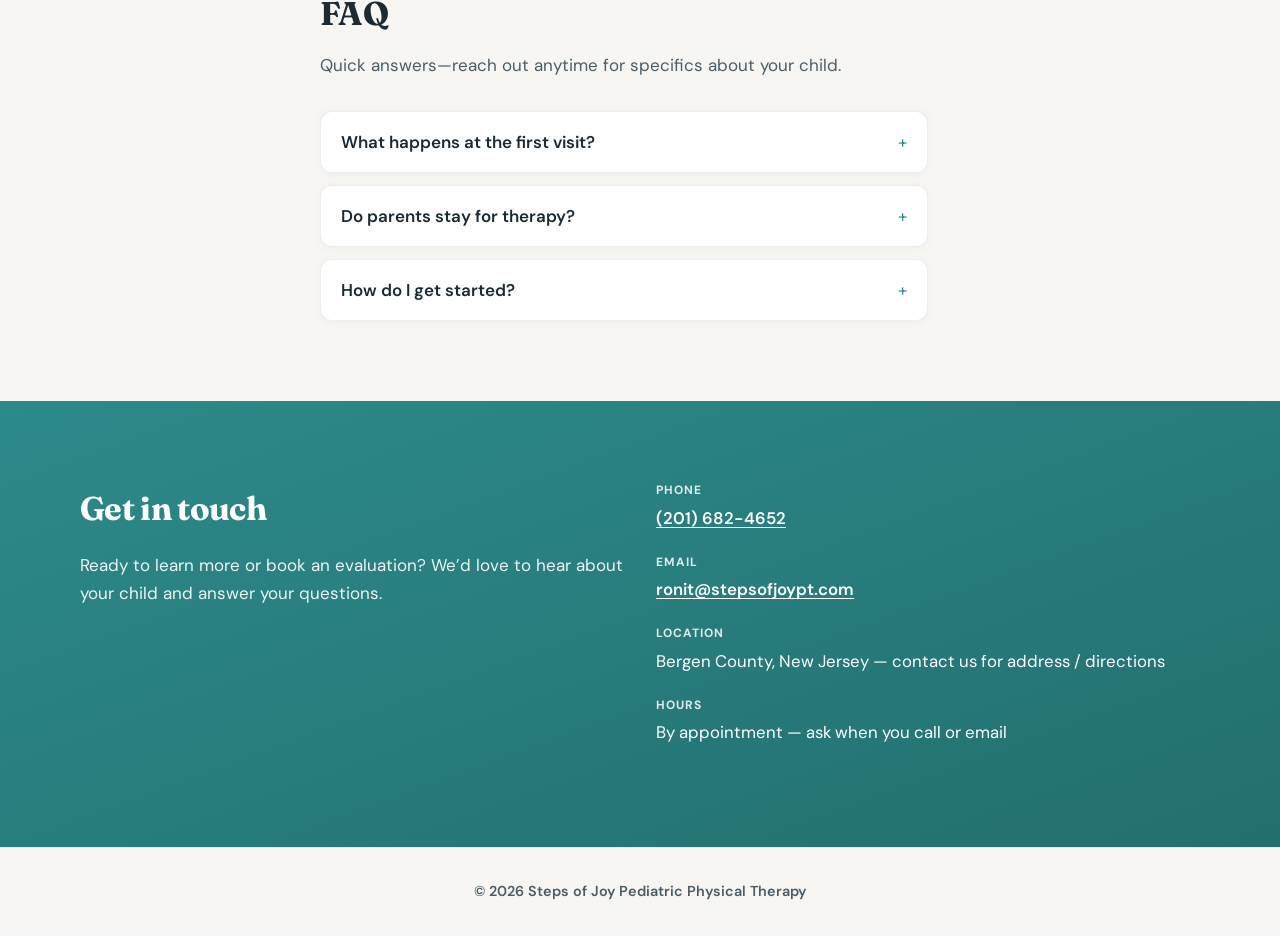
==== commit 0aafad10: "Revert "Add icon.png next to header name" This reverts commit 273444d7d595d7e90caf3aab91982ff9e4ef84" ====
--- a/full-site.html
+++ b/full-site.html
@@ -22,14 +22,6 @@
     <header class="site-header">
       <div class="container header-inner">
         <a class="logo" href="#top" aria-label="Steps of Joy — home">
-          <img
-            class="logo-icon"
-            src="images/icon.png"
-            width="2000"
-            height="2000"
-            alt=""
-            decoding="async"
-          />
           <span class="logo-text">
             <span class="logo-name">Steps of Joy</span>
             <span class="logo-sub">Pediatric Physical Therapy</span>
--- a/full-site.css
+++ b/full-site.css
@@ -114,14 +114,6 @@
   text-align: left;
 }
 
-.site-header .logo-icon {
-  flex-shrink: 0;
-  width: 2.35rem;
-  height: 2.35rem;
-  object-fit: contain;
-  display: block;
-}
-
 .site-header .logo-text {
   display: flex;
   flex-direction: column;
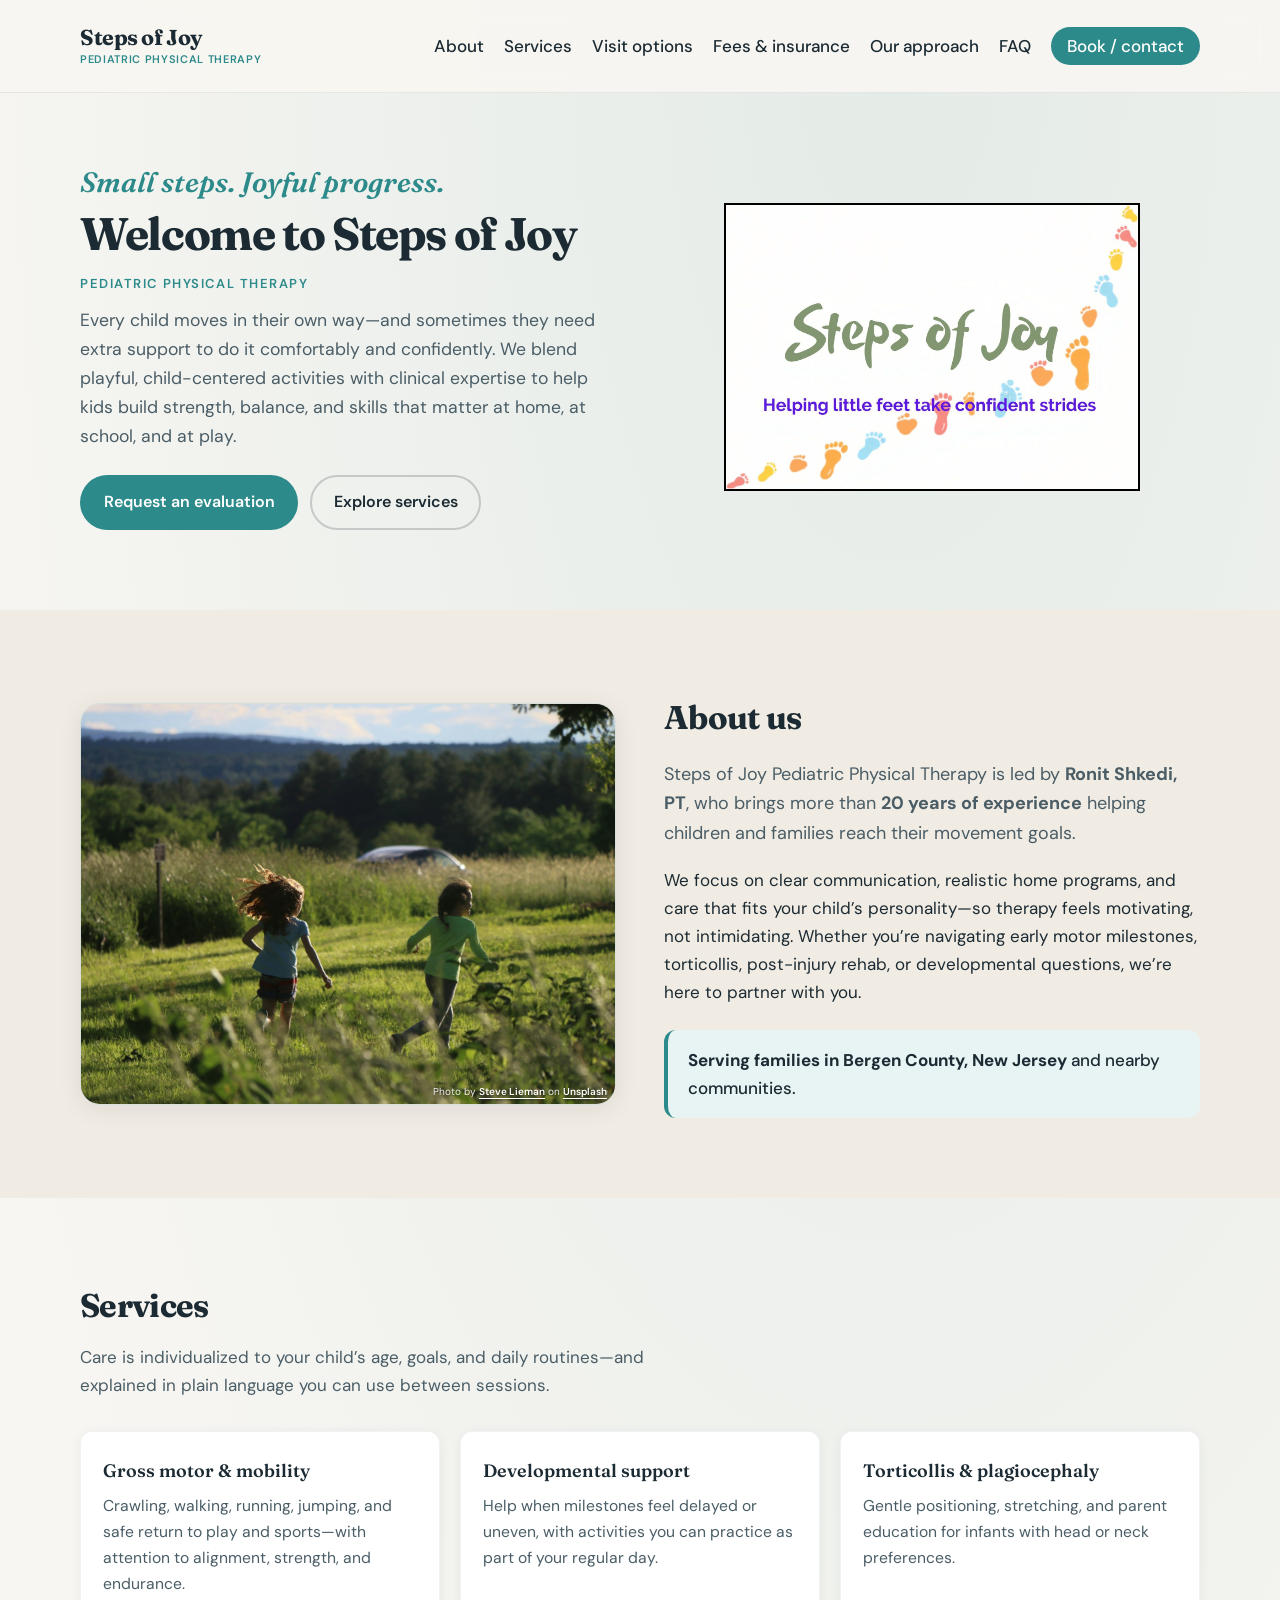
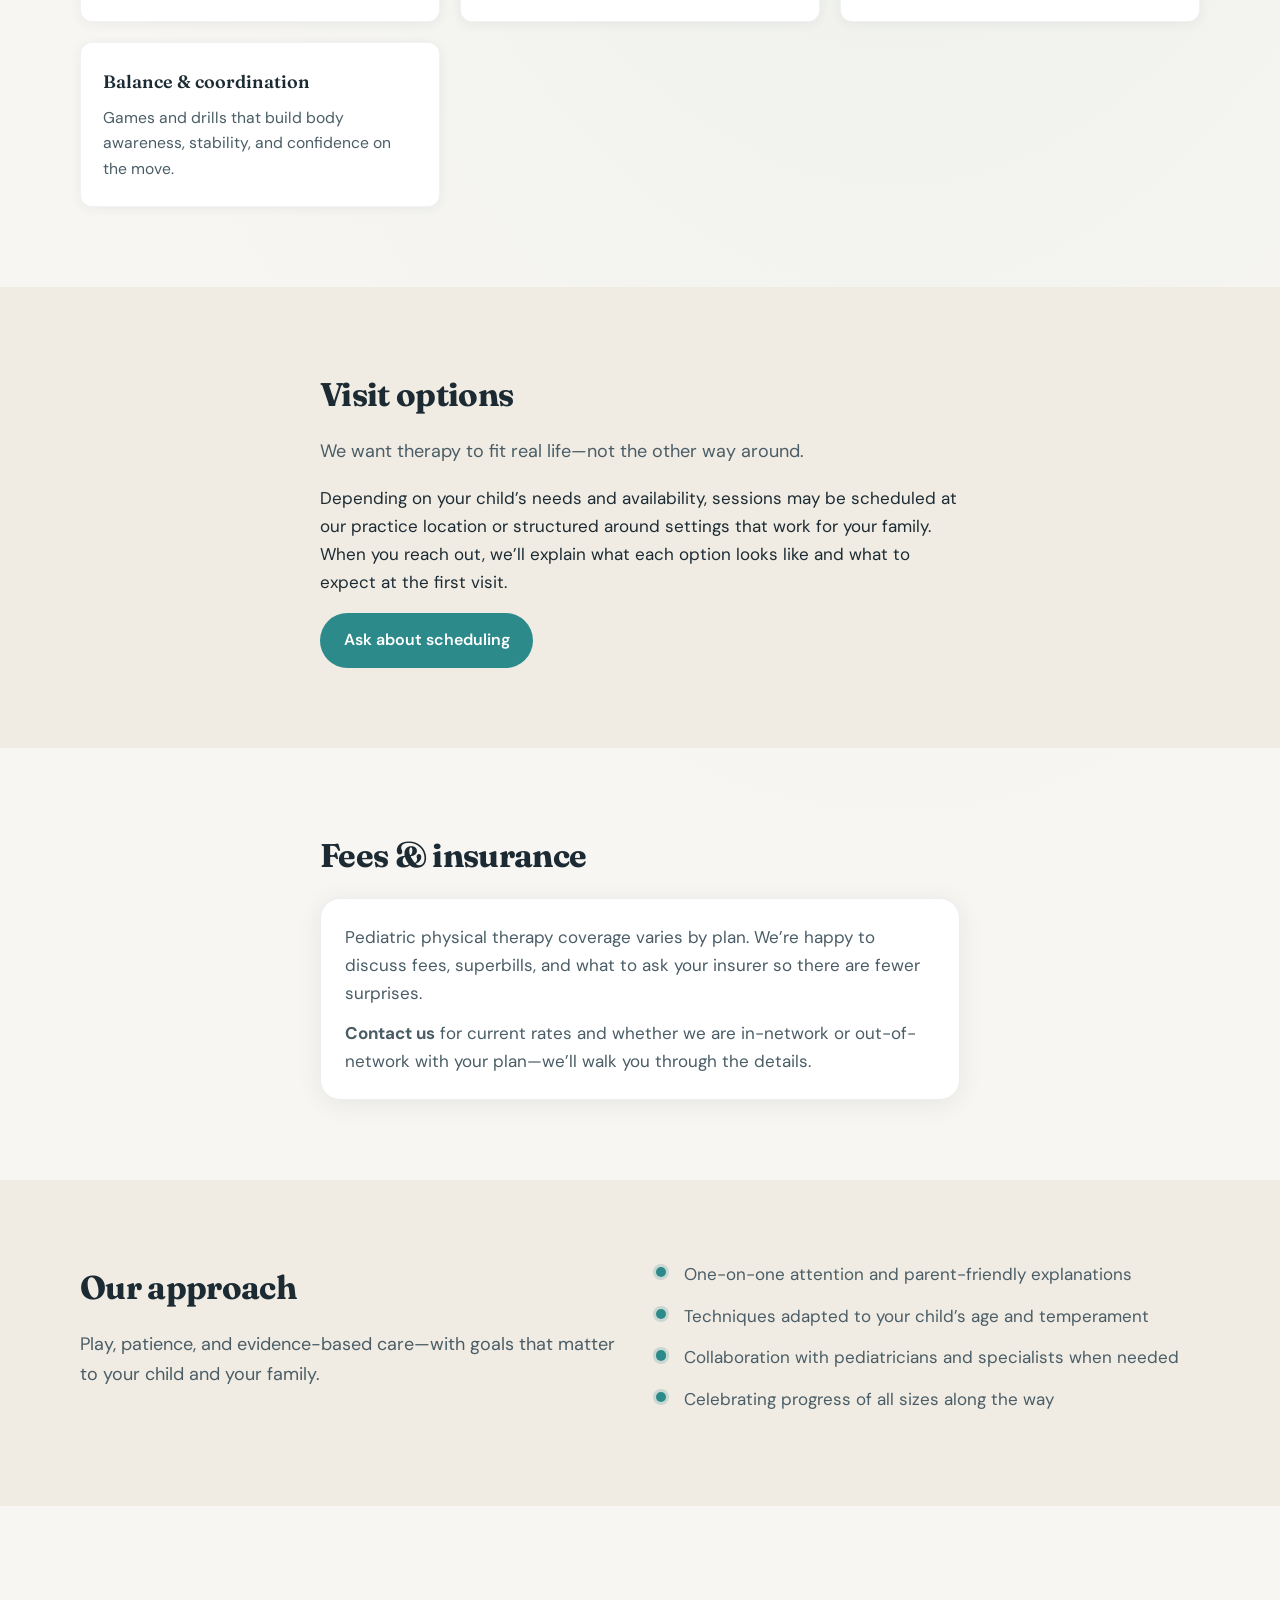
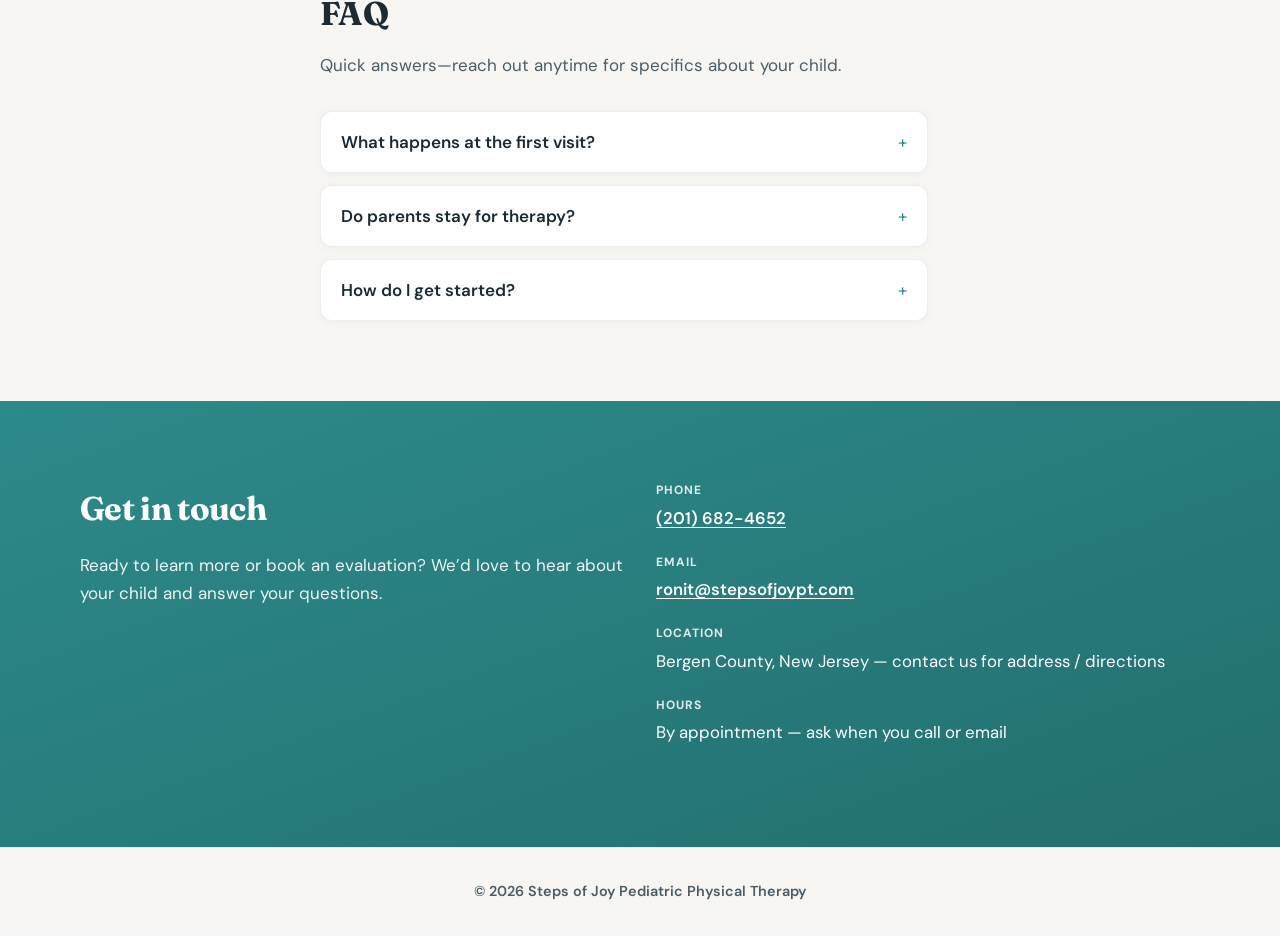
==== commit b213a9d6: "Remove two service cards from full site Made-with: Cursor" ====
--- a/full-site.html
+++ b/full-site.html
@@ -172,20 +172,6 @@
                 confidence on the move.
               </p>
             </li>
-            <li class="card">
-              <h3 class="card-title">Post-injury &amp; post-surgical rehab</h3>
-              <p>
-                Age-appropriate progressions so kids get back to what they
-                love—safely and gradually.
-              </p>
-            </li>
-            <li class="card">
-              <h3 class="card-title">Equipment &amp; home programs</h3>
-              <p>
-                Guidance on braces, orthotics, or adaptive tools when needed,
-                plus a practical home plan you can follow.
-              </p>
-            </li>
           </ul>
         </div>
       </section>
